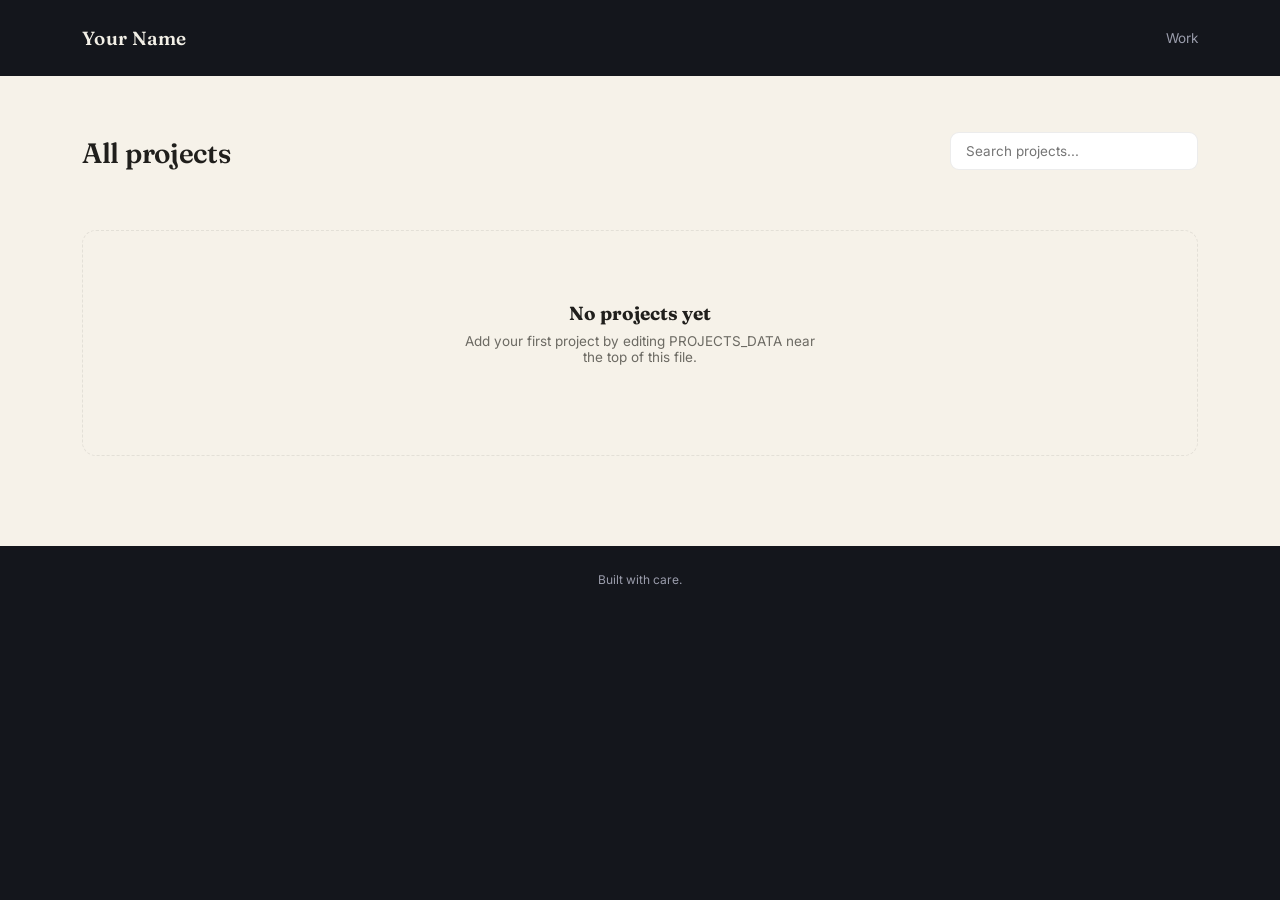
==== index.html @ 2dacdc55 "Add files via upload" ====
<!DOCTYPE html>
<html lang="en">
<head>
<meta charset="UTF-8">
<meta name="viewport" content="width=device-width, initial-scale=1.0">
<title>Your Name — Portfolio</title>
<link rel="preconnect" href="https://fonts.googleapis.com">
<link href="https://fonts.googleapis.com/css2?family=Fraunces:opsz,wght@9..144,400;9..144,500;9..144,600;9..144,700&family=Inter:wght@400;500;600;700&display=swap" rel="stylesheet">
<style>
  :root{
    --bg:#14161c;
    --bg-panel:#1b1e26;
    --line:rgba(255,255,255,0.09);
    --ink:#f2efe6;
    --ink-dim:#9a9cab;
    --card:#f6f2e9;
    --card-line:rgba(20,20,20,0.08);
    --ink-on-card:#201f1c;
    --ink-on-card-dim:#6c6a63;
    --gold:#c9a24d;
    --rust:#b1603f;
    --font-display:'Fraunces', serif;
    --font-body:'Inter', sans-serif;
  }
  *{box-sizing:border-box; margin:0; padding:0;}
  html{scroll-behavior:smooth;}
  body{
    background:var(--bg); color:var(--ink); font-family:var(--font-body);
    -webkit-font-smoothing:antialiased;
  }
  a{color:inherit;}
  .wrap{max-width:1180px; margin:0 auto; padding:0 32px;}

  nav{
    display:flex; align-items:center; justify-content:space-between;
    padding:26px 32px; max-width:1180px; margin:0 auto;
  }
  .nav-mark{font-family:var(--font-display); font-size:19px; font-weight:600; letter-spacing:.3px;}
  .nav-link{font-size:13.5px; color:var(--ink-dim); text-decoration:none; transition:color .15s ease;}
  .nav-link:hover{color:var(--ink);}

  .hero{padding:8px 0 56px;}
  .hero-head{max-width:1180px; margin:0 auto; padding:0 32px; margin-bottom:28px;}
  .eyebrow{
    font-size:11.5px; font-weight:600; letter-spacing:2.5px; color:var(--gold); text-transform:uppercase;
    margin-bottom:14px; display:block;
  }
  .hero-head h1{
    font-family:var(--font-display); font-weight:600; font-size:clamp(32px,4.2vw,52px);
    line-height:1.08; letter-spacing:-.5px; max-width:640px;
  }
  .hero-head p{color:var(--ink-dim); font-size:15.5px; margin-top:14px; max-width:480px; line-height:1.6;}

  .carousel-outer{position:relative;}
  .carousel-track{
    display:flex; gap:20px; overflow-x:auto; scroll-snap-type:x mandatory;
    padding:4px 32px 12px; scrollbar-width:none;
  }
  .carousel-track::-webkit-scrollbar{display:none;}
  .feat-card{
    scroll-snap-align:start; flex:0 0 auto; width:min(560px,82vw);
    border-radius:18px; overflow:hidden; position:relative; cursor:pointer;
    background:var(--bg-panel); border:1px solid var(--line);
    transition:transform .3s cubic-bezier(.2,.8,.3,1);
  }
  .feat-card:hover{transform:translateY(-4px);}
  .feat-art{
    height:230px; position:relative; display:flex; align-items:flex-end; padding:22px;
    background:linear-gradient(160deg, var(--art-a,#2b3040), var(--art-b,#181a22));
  }
  .feat-art img{position:absolute; inset:0; width:100%; height:100%; object-fit:cover;}
  .feat-art-overlay{position:absolute; inset:0; background:linear-gradient(180deg, transparent 40%, rgba(0,0,0,0.55) 100%);}
  .feat-monogram{
    font-family:var(--font-display); font-size:72px; font-weight:600; color:rgba(255,255,255,0.14);
    position:absolute; top:14px; right:20px;
  }
  .feat-label{position:relative; z-index:1; font-size:12px; letter-spacing:1.5px; text-transform:uppercase; color:var(--gold); font-weight:600;}
  .feat-body{padding:20px 22px 24px;}
  .feat-body h3{font-family:var(--font-display); font-size:21px; font-weight:600; margin-bottom:8px; letter-spacing:-.2px;}
  .feat-body p{font-size:13.5px; color:var(--ink-dim); line-height:1.55;}

  .carousel-nav{display:flex; align-items:center; justify-content:center; gap:16px; margin-top:18px;}
  .carousel-btn{
    width:36px; height:36px; border-radius:50%; border:1px solid var(--line); background:transparent;
    color:var(--ink); cursor:pointer; display:flex; align-items:center; justify-content:center;
    font-size:15px; transition:all .15s ease;
  }
  .carousel-btn:hover{border-color:var(--gold); color:var(--gold);}
  .carousel-dots{display:flex; gap:7px;}
  .dot{width:6px; height:6px; border-radius:50%; background:var(--line); transition:all .2s ease;}
  .dot.active{background:var(--gold); width:18px; border-radius:4px;}

  .section{background:var(--card); color:var(--ink-on-card); padding:56px 0 90px;}
  .section-head{display:flex; align-items:flex-end; justify-content:space-between; flex-wrap:wrap; gap:20px; margin-bottom:30px;}
  .section-head h2{font-family:var(--font-display); font-size:28px; font-weight:600; letter-spacing:-.3px;}
  .search-box{
    background:#fff; border:1px solid var(--card-line); border-radius:9px; padding:10px 15px;
    font-family:var(--font-body); font-size:13.5px; color:var(--ink-on-card); outline:none; min-width:220px;
    transition:border-color .15s ease;
  }
  .search-box:focus{border-color:var(--rust);}

  .tag-row{display:flex; gap:8px; flex-wrap:wrap; margin-bottom:30px;}
  .tag-chip{
    font-size:11.5px; font-weight:600; letter-spacing:.6px; text-transform:uppercase; color:var(--ink-on-card-dim);
    background:#fff; border:1px solid var(--card-line); padding:7px 13px; border-radius:100px;
    cursor:pointer; transition:all .15s ease; user-select:none;
  }
  .tag-chip:hover{border-color:var(--rust); color:var(--rust);}
  .tag-chip.active{background:var(--rust); border-color:var(--rust); color:#fff;}

  .grid{display:grid; grid-template-columns:repeat(auto-fill, minmax(270px,1fr)); gap:22px;}
  .card{
    background:#fff; border-radius:14px; overflow:hidden; border:1px solid var(--card-line);
    cursor:pointer; transition:transform .18s cubic-bezier(.2,.8,.3,1), box-shadow .18s ease;
    display:flex; flex-direction:column; position:relative;
  }
  .card:hover{transform:translateY(-3px); box-shadow:0 14px 28px rgba(20,20,20,0.1);}
  .card-art{
    height:140px; position:relative; display:flex; align-items:center; justify-content:center;
    background:linear-gradient(160deg, var(--art-a,#2b3040), var(--art-b,#181a22));
    overflow:hidden;
  }
  .card-art img{position:absolute; inset:0; width:100%; height:100%; object-fit:cover;}
  .card-monogram{font-family:var(--font-display); font-size:44px; font-weight:600; color:rgba(255,255,255,0.5);}
  .card-body{padding:16px 18px 18px; flex:1; display:flex; flex-direction:column; gap:9px;}
  .card-title{font-family:var(--font-display); font-size:17px; font-weight:600; letter-spacing:-.1px;}
  .card-desc{font-size:12.8px; color:var(--ink-on-card-dim); line-height:1.55; flex:1;}
  .card-keywords{display:flex; gap:6px; flex-wrap:wrap;}
  .keyword{
    font-size:10px; font-weight:600; letter-spacing:.5px; text-transform:uppercase; color:var(--ink-on-card-dim);
    background:var(--card); padding:4px 9px; border-radius:5px;
  }
  .featured-badge{
    position:absolute; top:10px; right:10px; font-size:9.5px; font-weight:700; letter-spacing:.8px;
    text-transform:uppercase; background:var(--gold); color:#1a1a1a; padding:4px 9px; border-radius:5px; z-index:1;
  }

  .empty{grid-column:1/-1; text-align:center; padding:70px 20px; border:1px dashed var(--card-line); border-radius:14px;}
  .empty h3{font-family:var(--font-display); font-size:19px; margin-bottom:8px;}
  .empty p{color:var(--ink-on-card-dim); font-size:13.5px; max-width:360px; margin:0 auto 20px;}

  footer{background:var(--bg); color:var(--ink-dim); text-align:center; padding:26px; font-size:12px;}

  .modal-overlay{
    position:fixed; inset:0; background:rgba(10,10,12,0.6); backdrop-filter:blur(3px);
    display:flex; align-items:center; justify-content:center; padding:20px;
    opacity:0; pointer-events:none; transition:opacity .2s ease; z-index:60;
  }
  .modal-overlay.show{opacity:1; pointer-events:auto;}
  .detail-modal{
    background:var(--card); color:var(--ink-on-card); border-radius:18px; width:100%; max-width:560px;
    max-height:88vh; overflow-y:auto; transform:scale(.96) translateY(8px); transition:transform .2s cubic-bezier(.2,.8,.3,1);
  }
  .modal-overlay.show .detail-modal{transform:scale(1) translateY(0);}
  .detail-art{height:220px; position:relative; background:linear-gradient(160deg, var(--art-a,#2b3040), var(--art-b,#181a22));}
  .detail-art img{position:absolute; inset:0; width:100%; height:100%; object-fit:cover;}
  .detail-close{
    position:absolute; top:14px; right:14px; width:32px; height:32px; border-radius:50%;
    background:rgba(0,0,0,0.5); color:#fff; border:none; cursor:pointer; font-size:16px;
  }
  .detail-body{padding:26px 28px 30px;}
  .detail-body h2{font-family:var(--font-display); font-size:24px; font-weight:600; margin-bottom:10px;}
  .detail-desc{font-size:14px; line-height:1.7; color:var(--ink-on-card-dim); margin-bottom:20px; white-space:pre-wrap;}
  .detail-keywords{display:flex; gap:6px; flex-wrap:wrap; margin-bottom:22px;}
  .detail-links{display:flex; gap:10px; flex-wrap:wrap;}
  .detail-link{
    font-size:13px; font-weight:600; text-decoration:none; padding:10px 16px; border-radius:9px;
    background:var(--ink-on-card); color:#fff; transition:opacity .15s ease;
  }
  .detail-link:hover{opacity:.85;}
  .detail-link.secondary{background:transparent; border:1px solid var(--card-line); color:var(--ink-on-card);}

  @media (prefers-reduced-motion: reduce){ *{transition:none !important; scroll-behavior:auto !important;} }
  @media (max-width:640px){
    nav{padding:20px;}
    .wrap, .hero-head, .carousel-track{padding-left:20px; padding-right:20px;}
    .section-head{flex-direction:column; align-items:flex-start;}
  }
</style>
</head>
<body>

<nav>
  <div class="nav-mark">Your Name</div> <!-- change this -->
  <a class="nav-link" href="#work">Work</a>
</nav>

<section class="hero" id="hero-section">
  <div class="hero-head">
    <span class="eyebrow">Featured Work</span>
    <h1 id="heroHeading">A few projects worth a closer look</h1>
    <p id="heroSub">A closer look at what I've been building lately.</p>
  </div>
  <div class="carousel-outer">
    <div class="carousel-track" id="carouselTrack"></div>
    <div class="carousel-nav" id="carouselNav" style="display:none;">
      <button class="carousel-btn" id="prevBtn">‹</button>
      <div class="carousel-dots" id="carouselDots"></div>
      <button class="carousel-btn" id="nextBtn">›</button>
    </div>
  </div>
</section>

<section class="section" id="work">
  <div class="wrap">
    <div class="section-head">
      <h2>All projects</h2>
      <input type="text" class="search-box" id="search" placeholder="Search projects...">
    </div>
    <div class="tag-row" id="tagRow"></div>
    <div class="grid" id="grid"></div>
  </div>
</section>

<footer>Built with care.</footer>

<div class="modal-overlay" id="detailOverlay">
  <div class="detail-modal" id="detailModal"></div>
</div>

<script>
/*
  YOUR PROJECTS — this is the only place you need to edit to add, remove, or
  change projects. This is the permanent source of truth for the page, so it
  works no matter where you host the file (GitHub Pages, Netlify, your own
  domain — anywhere). To publish a change: edit this list, commit, push.

  Fields:
    id        - any unique string, e.g. "inventory-dashboard"
    title     - project name
    summary   - one short sentence, shown on the card
    desc      - longer write-up, shown when someone clicks in
    image     - a URL to a cover image, or "" for a plain generated cover
    status    - "shipped" | "progress" | "archived" (not shown publicly, for your own tracking)
    tags      - array of keyword strings, e.g. ["React", "Python", "Data viz"]
    repo      - link to source code, or ""
    live      - link to a live demo, or ""
    featured  - true to include it in the scrolling banner up top
*/
const PROJECTS_DATA = [
  // {
  //   id: "example-1",
  //   title: "Inventory Dashboard",
  //   summary: "A tool for tracking warehouse stock in real time.",
  //   desc: "Longer description: what it does, how you built it, the impact it had.",
  //   image: "",
  //   status: "shipped",
  //   tags: ["React", "Node.js", "PostgreSQL"],
  //   repo: "https://github.com/yourname/inventory-dashboard",
  //   live: "",
  //   featured: true
  // },
];

(function(){
  const ART_PAIRS = [
    ['#2b3040','#181a22'], ['#2f3a35','#161c1a'], ['#3a2f28','#1c1712'],
    ['#332b3a','#181420'], ['#2b3a36','#141f1c'], ['#3a2b30','#201317']
  ];

  const projects = PROJECTS_DATA;
  let activeTagFilter = null;
  let carouselIndex = 0;
  let autoplayTimer = null;

  const grid = document.getElementById('grid');
  const tagRow = document.getElementById('tagRow');
  const search = document.getElementById('search');
  const detailOverlay = document.getElementById('detailOverlay');
  const detailModal = document.getElementById('detailModal');
  const heroSection = document.getElementById('hero-section');
  const carouselTrack = document.getElementById('carouselTrack');
  const carouselNav = document.getElementById('carouselNav');
  const carouselDots = document.getElementById('carouselDots');
  const heroHeading = document.getElementById('heroHeading');
  const heroSub = document.getElementById('heroSub');

  function escapeHtml(s){
    return String(s).replace(/[&<>"']/g, c => ({'&':'&amp;','<':'&lt;','>':'&gt;','"':'&quot;',"'":'&#39;'}[c]));
  }

  function artPair(seed){
    let h = 0;
    for(let i=0;i<seed.length;i++) h = (h*31 + seed.charCodeAt(i)) >>> 0;
    return ART_PAIRS[h % ART_PAIRS.length];
  }

  function cardArtHtml(p, size){
    const [a,b] = artPair(p.id);
    const style = `--art-a:${a};--art-b:${b}`;
    if(p.image){
      return {style, inner:`<img src="${escapeHtml(p.image)}" alt="">`};
    }
    return {style, inner:`<span class="${size==='lg'?'feat-monogram':'card-monogram'}">${escapeHtml((p.title||'?').charAt(0).toUpperCase())}</span>`};
  }

  function renderFeatured(){
    const featured = projects.filter(p=>p.featured);
    if(featured.length === 0){
      heroSection.style.display = 'none';
      return;
    }
    heroSection.style.display = 'block';

    carouselTrack.innerHTML = featured.map(p=>{
      const art = cardArtHtml(p, 'lg');
      return `
        <div class="feat-card" data-id="${p.id}" style="${art.style}">
          <div class="feat-art">
            ${art.inner}
            <div class="feat-art-overlay"></div>
            <span class="feat-label">Featured</span>
          </div>
          <div class="feat-body">
            <h3>${escapeHtml(p.title)}</h3>
            <p>${escapeHtml(p.summary||'')}</p>
          </div>
        </div>`;
    }).join('');

    carouselTrack.querySelectorAll('.feat-card').forEach(el=>{
      el.addEventListener('click', ()=>openDetail(el.dataset.id));
    });

    if(featured.length > 1){
      carouselNav.style.display = 'flex';
      carouselDots.innerHTML = featured.map((_,i)=>`<div class="dot ${i===0?'active':''}" data-i="${i}"></div>`).join('');
      carouselIndex = 0;
      setupCarouselAutoplay(featured.length);
    } else {
      carouselNav.style.display = 'none';
      clearInterval(autoplayTimer);
    }
  }

  function scrollToCard(i){
    const cards = carouselTrack.querySelectorAll('.feat-card');
    if(!cards[i]) return;
    carouselTrack.scrollTo({left: cards[i].offsetLeft - 32, behavior:'smooth'});
    carouselDots.querySelectorAll('.dot').forEach((d,idx)=>d.classList.toggle('active', idx===i));
    carouselIndex = i;
  }

  function setupCarouselAutoplay(count){
    clearInterval(autoplayTimer);
    autoplayTimer = setInterval(()=>{
      carouselIndex = (carouselIndex + 1) % count;
      scrollToCard(carouselIndex);
    }, 4200);
  }

  document.getElementById('prevBtn').addEventListener('click', ()=>{
    const featured = projects.filter(p=>p.featured);
    carouselIndex = (carouselIndex - 1 + featured.length) % featured.length;
    scrollToCard(carouselIndex);
  });
  document.getElementById('nextBtn').addEventListener('click', ()=>{
    const featured = projects.filter(p=>p.featured);
    carouselIndex = (carouselIndex + 1) % featured.length;
    scrollToCard(carouselIndex);
  });
  carouselTrack.addEventListener('mouseenter', ()=>clearInterval(autoplayTimer));
  carouselTrack.addEventListener('mouseleave', ()=>{
    const featured = projects.filter(p=>p.featured);
    if(featured.length > 1) setupCarouselAutoplay(featured.length);
  });
  carouselDots.addEventListener('click', (e)=>{
    if(e.target.classList.contains('dot')) scrollToCard(Number(e.target.dataset.i));
  });

  function allTags(){
    const set = new Set();
    projects.forEach(p => (p.tags||[]).forEach(t => set.add(t)));
    return [...set].sort();
  }

  function renderTags(){
    const tags = allTags();
    if(tags.length === 0){ tagRow.innerHTML=''; return; }
    tagRow.innerHTML = tags.map(t =>
      `<span class="tag-chip ${activeTagFilter===t?'active':''}" data-tag="${escapeHtml(t)}">${escapeHtml(t)}</span>`
    ).join('');
    tagRow.querySelectorAll('.tag-chip').forEach(el=>{
      el.addEventListener('click', ()=>{
        const t = el.dataset.tag;
        activeTagFilter = activeTagFilter === t ? null : t;
        render();
      });
    });
  }

  function render(){
    renderFeatured();
    renderTags();

    const q = search.value.trim().toLowerCase();
    let list = projects.filter(p=>{
      const matchesQuery = !q ||
        p.title.toLowerCase().includes(q) ||
        (p.summary||'').toLowerCase().includes(q) ||
        (p.tags||[]).some(t=>t.toLowerCase().includes(q));
      const matchesTag = !activeTagFilter || (p.tags||[]).includes(activeTagFilter);
      return matchesQuery && matchesTag;
    });

    if(projects.length === 0){
      grid.innerHTML = `
        <div class="empty">
          <h3>No projects yet</h3>
          <p>Add your first project by editing PROJECTS_DATA near the top of this file.</p>
        </div>`;
      return;
    }
    if(list.length === 0){
      grid.innerHTML = `
        <div class="empty">
          <h3>Nothing matches</h3>
          <p>Try a different search term or clear the filter.</p>
        </div>`;
      return;
    }

    grid.innerHTML = list.map(p=>{
      const art = cardArtHtml(p, 'sm');
      const kws = (p.tags||[]).slice(0,4).map(t=>`<span class="keyword">${escapeHtml(t)}</span>`).join('');
      return `
        <div class="card" data-id="${p.id}">
          ${p.featured ? '<span class="featured-badge">Featured</span>' : ''}
          <div class="card-art" style="${art.style}">${art.inner}</div>
          <div class="card-body">
            <div class="card-title">${escapeHtml(p.title)}</div>
            <div class="card-desc">${escapeHtml(p.summary||'')}</div>
            <div class="card-keywords">${kws}</div>
          </div>
        </div>`;
    }).join('');

    grid.querySelectorAll('.card').forEach(el=>{
      el.addEventListener('click', ()=>openDetail(el.dataset.id));
    });
  }

  function openDetail(id){
    const p = projects.find(x=>x.id===id);
    if(!p) return;
    const art = cardArtHtml(p, 'lg');
    const kws = (p.tags||[]).map(t=>`<span class="keyword">${escapeHtml(t)}</span>`).join('');
    let linksHtml = '';
    if(p.live) linksHtml += `<a class="detail-link" href="${escapeHtml(p.live)}" target="_blank" rel="noopener">View live</a>`;
    if(p.repo) linksHtml += `<a class="detail-link secondary" href="${escapeHtml(p.repo)}" target="_blank" rel="noopener">View code</a>`;

    detailModal.innerHTML = `
      <div class="detail-art" style="${art.style}">
        ${art.inner}
        <button class="detail-close" id="detailClose">✕</button>
      </div>
      <div class="detail-body">
        <h2>${escapeHtml(p.title)}</h2>
        <div class="detail-desc">${escapeHtml(p.desc || p.summary || '')}</div>
        ${kws ? `<div class="detail-keywords">${kws}</div>` : ''}
        ${linksHtml ? `<div class="detail-links">${linksHtml}</div>` : ''}
      </div>
    `;
    detailOverlay.classList.add('show');
    document.getElementById('detailClose').addEventListener('click', closeDetail);
  }
  function closeDetail(){ detailOverlay.classList.remove('show'); }
  detailOverlay.addEventListener('click', (e)=>{ if(e.target===detailOverlay) closeDetail(); });

  search.addEventListener('input', render);
  document.addEventListener('keydown', (e)=>{ if(e.key==='Escape') closeDetail(); });

  render();
})();
</script>
</body>
</html>
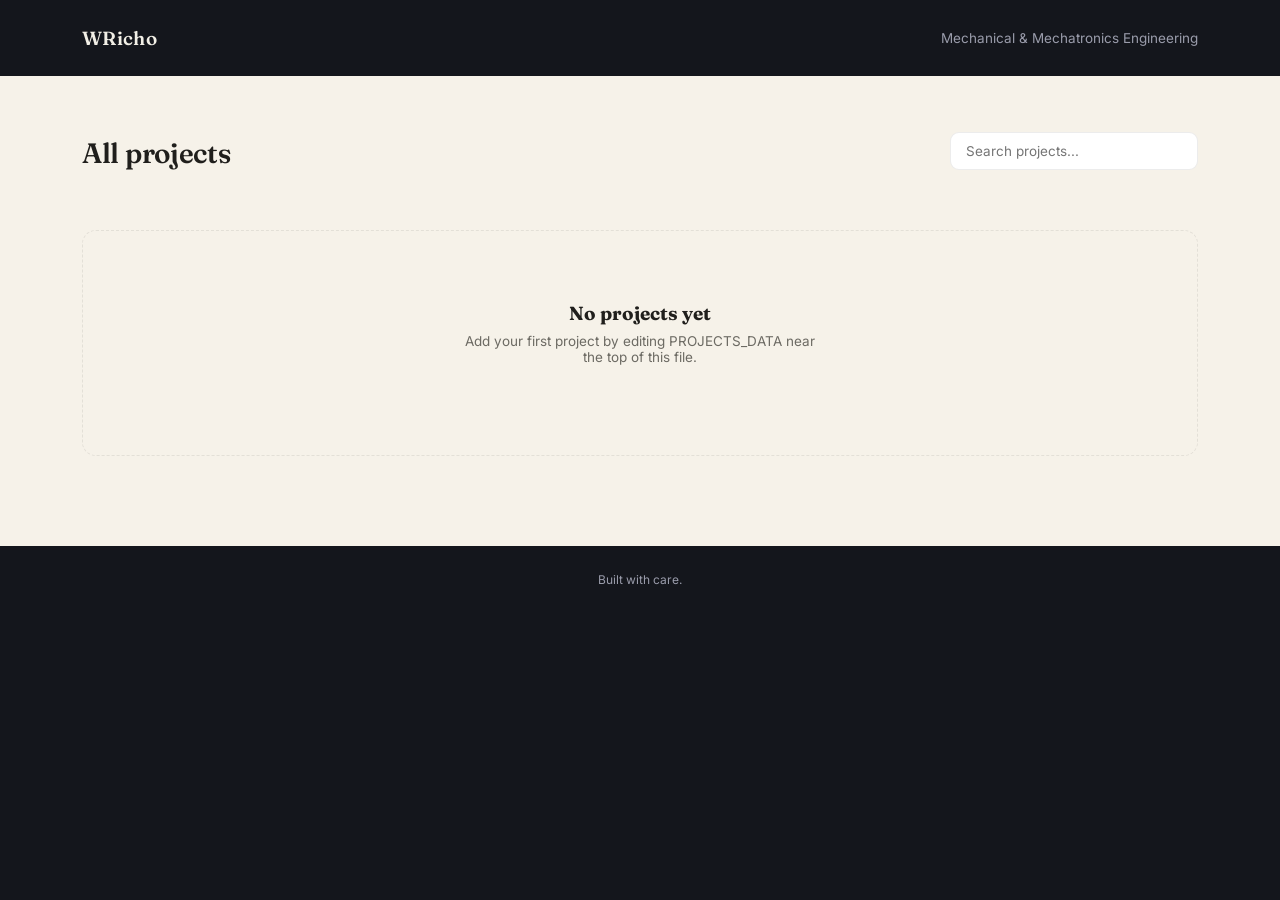
==== commit 39271b56: "First Commit Test" ====
--- a/index.html
+++ b/index.html
@@ -1,478 +1,478 @@
-<!DOCTYPE html>
-<html lang="en">
-<head>
-<meta charset="UTF-8">
-<meta name="viewport" content="width=device-width, initial-scale=1.0">
-<title>Your Name — Portfolio</title>
-<link rel="preconnect" href="https://fonts.googleapis.com">
-<link href="https://fonts.googleapis.com/css2?family=Fraunces:opsz,wght@9..144,400;9..144,500;9..144,600;9..144,700&family=Inter:wght@400;500;600;700&display=swap" rel="stylesheet">
-<style>
-  :root{
-    --bg:#14161c;
-    --bg-panel:#1b1e26;
-    --line:rgba(255,255,255,0.09);
-    --ink:#f2efe6;
-    --ink-dim:#9a9cab;
-    --card:#f6f2e9;
-    --card-line:rgba(20,20,20,0.08);
-    --ink-on-card:#201f1c;
-    --ink-on-card-dim:#6c6a63;
-    --gold:#c9a24d;
-    --rust:#b1603f;
-    --font-display:'Fraunces', serif;
-    --font-body:'Inter', sans-serif;
-  }
-  *{box-sizing:border-box; margin:0; padding:0;}
-  html{scroll-behavior:smooth;}
-  body{
-    background:var(--bg); color:var(--ink); font-family:var(--font-body);
-    -webkit-font-smoothing:antialiased;
-  }
-  a{color:inherit;}
-  .wrap{max-width:1180px; margin:0 auto; padding:0 32px;}
-
-  nav{
-    display:flex; align-items:center; justify-content:space-between;
-    padding:26px 32px; max-width:1180px; margin:0 auto;
-  }
-  .nav-mark{font-family:var(--font-display); font-size:19px; font-weight:600; letter-spacing:.3px;}
-  .nav-link{font-size:13.5px; color:var(--ink-dim); text-decoration:none; transition:color .15s ease;}
-  .nav-link:hover{color:var(--ink);}
-
-  .hero{padding:8px 0 56px;}
-  .hero-head{max-width:1180px; margin:0 auto; padding:0 32px; margin-bottom:28px;}
-  .eyebrow{
-    font-size:11.5px; font-weight:600; letter-spacing:2.5px; color:var(--gold); text-transform:uppercase;
-    margin-bottom:14px; display:block;
-  }
-  .hero-head h1{
-    font-family:var(--font-display); font-weight:600; font-size:clamp(32px,4.2vw,52px);
-    line-height:1.08; letter-spacing:-.5px; max-width:640px;
-  }
-  .hero-head p{color:var(--ink-dim); font-size:15.5px; margin-top:14px; max-width:480px; line-height:1.6;}
-
-  .carousel-outer{position:relative;}
-  .carousel-track{
-    display:flex; gap:20px; overflow-x:auto; scroll-snap-type:x mandatory;
-    padding:4px 32px 12px; scrollbar-width:none;
-  }
-  .carousel-track::-webkit-scrollbar{display:none;}
-  .feat-card{
-    scroll-snap-align:start; flex:0 0 auto; width:min(560px,82vw);
-    border-radius:18px; overflow:hidden; position:relative; cursor:pointer;
-    background:var(--bg-panel); border:1px solid var(--line);
-    transition:transform .3s cubic-bezier(.2,.8,.3,1);
-  }
-  .feat-card:hover{transform:translateY(-4px);}
-  .feat-art{
-    height:230px; position:relative; display:flex; align-items:flex-end; padding:22px;
-    background:linear-gradient(160deg, var(--art-a,#2b3040), var(--art-b,#181a22));
-  }
-  .feat-art img{position:absolute; inset:0; width:100%; height:100%; object-fit:cover;}
-  .feat-art-overlay{position:absolute; inset:0; background:linear-gradient(180deg, transparent 40%, rgba(0,0,0,0.55) 100%);}
-  .feat-monogram{
-    font-family:var(--font-display); font-size:72px; font-weight:600; color:rgba(255,255,255,0.14);
-    position:absolute; top:14px; right:20px;
-  }
-  .feat-label{position:relative; z-index:1; font-size:12px; letter-spacing:1.5px; text-transform:uppercase; color:var(--gold); font-weight:600;}
-  .feat-body{padding:20px 22px 24px;}
-  .feat-body h3{font-family:var(--font-display); font-size:21px; font-weight:600; margin-bottom:8px; letter-spacing:-.2px;}
-  .feat-body p{font-size:13.5px; color:var(--ink-dim); line-height:1.55;}
-
-  .carousel-nav{display:flex; align-items:center; justify-content:center; gap:16px; margin-top:18px;}
-  .carousel-btn{
-    width:36px; height:36px; border-radius:50%; border:1px solid var(--line); background:transparent;
-    color:var(--ink); cursor:pointer; display:flex; align-items:center; justify-content:center;
-    font-size:15px; transition:all .15s ease;
-  }
-  .carousel-btn:hover{border-color:var(--gold); color:var(--gold);}
-  .carousel-dots{display:flex; gap:7px;}
-  .dot{width:6px; height:6px; border-radius:50%; background:var(--line); transition:all .2s ease;}
-  .dot.active{background:var(--gold); width:18px; border-radius:4px;}
-
-  .section{background:var(--card); color:var(--ink-on-card); padding:56px 0 90px;}
-  .section-head{display:flex; align-items:flex-end; justify-content:space-between; flex-wrap:wrap; gap:20px; margin-bottom:30px;}
-  .section-head h2{font-family:var(--font-display); font-size:28px; font-weight:600; letter-spacing:-.3px;}
-  .search-box{
-    background:#fff; border:1px solid var(--card-line); border-radius:9px; padding:10px 15px;
-    font-family:var(--font-body); font-size:13.5px; color:var(--ink-on-card); outline:none; min-width:220px;
-    transition:border-color .15s ease;
-  }
-  .search-box:focus{border-color:var(--rust);}
-
-  .tag-row{display:flex; gap:8px; flex-wrap:wrap; margin-bottom:30px;}
-  .tag-chip{
-    font-size:11.5px; font-weight:600; letter-spacing:.6px; text-transform:uppercase; color:var(--ink-on-card-dim);
-    background:#fff; border:1px solid var(--card-line); padding:7px 13px; border-radius:100px;
-    cursor:pointer; transition:all .15s ease; user-select:none;
-  }
-  .tag-chip:hover{border-color:var(--rust); color:var(--rust);}
-  .tag-chip.active{background:var(--rust); border-color:var(--rust); color:#fff;}
-
-  .grid{display:grid; grid-template-columns:repeat(auto-fill, minmax(270px,1fr)); gap:22px;}
-  .card{
-    background:#fff; border-radius:14px; overflow:hidden; border:1px solid var(--card-line);
-    cursor:pointer; transition:transform .18s cubic-bezier(.2,.8,.3,1), box-shadow .18s ease;
-    display:flex; flex-direction:column; position:relative;
-  }
-  .card:hover{transform:translateY(-3px); box-shadow:0 14px 28px rgba(20,20,20,0.1);}
-  .card-art{
-    height:140px; position:relative; display:flex; align-items:center; justify-content:center;
-    background:linear-gradient(160deg, var(--art-a,#2b3040), var(--art-b,#181a22));
-    overflow:hidden;
-  }
-  .card-art img{position:absolute; inset:0; width:100%; height:100%; object-fit:cover;}
-  .card-monogram{font-family:var(--font-display); font-size:44px; font-weight:600; color:rgba(255,255,255,0.5);}
-  .card-body{padding:16px 18px 18px; flex:1; display:flex; flex-direction:column; gap:9px;}
-  .card-title{font-family:var(--font-display); font-size:17px; font-weight:600; letter-spacing:-.1px;}
-  .card-desc{font-size:12.8px; color:var(--ink-on-card-dim); line-height:1.55; flex:1;}
-  .card-keywords{display:flex; gap:6px; flex-wrap:wrap;}
-  .keyword{
-    font-size:10px; font-weight:600; letter-spacing:.5px; text-transform:uppercase; color:var(--ink-on-card-dim);
-    background:var(--card); padding:4px 9px; border-radius:5px;
-  }
-  .featured-badge{
-    position:absolute; top:10px; right:10px; font-size:9.5px; font-weight:700; letter-spacing:.8px;
-    text-transform:uppercase; background:var(--gold); color:#1a1a1a; padding:4px 9px; border-radius:5px; z-index:1;
-  }
-
-  .empty{grid-column:1/-1; text-align:center; padding:70px 20px; border:1px dashed var(--card-line); border-radius:14px;}
-  .empty h3{font-family:var(--font-display); font-size:19px; margin-bottom:8px;}
-  .empty p{color:var(--ink-on-card-dim); font-size:13.5px; max-width:360px; margin:0 auto 20px;}
-
-  footer{background:var(--bg); color:var(--ink-dim); text-align:center; padding:26px; font-size:12px;}
-
-  .modal-overlay{
-    position:fixed; inset:0; background:rgba(10,10,12,0.6); backdrop-filter:blur(3px);
-    display:flex; align-items:center; justify-content:center; padding:20px;
-    opacity:0; pointer-events:none; transition:opacity .2s ease; z-index:60;
-  }
-  .modal-overlay.show{opacity:1; pointer-events:auto;}
-  .detail-modal{
-    background:var(--card); color:var(--ink-on-card); border-radius:18px; width:100%; max-width:560px;
-    max-height:88vh; overflow-y:auto; transform:scale(.96) translateY(8px); transition:transform .2s cubic-bezier(.2,.8,.3,1);
-  }
-  .modal-overlay.show .detail-modal{transform:scale(1) translateY(0);}
-  .detail-art{height:220px; position:relative; background:linear-gradient(160deg, var(--art-a,#2b3040), var(--art-b,#181a22));}
-  .detail-art img{position:absolute; inset:0; width:100%; height:100%; object-fit:cover;}
-  .detail-close{
-    position:absolute; top:14px; right:14px; width:32px; height:32px; border-radius:50%;
-    background:rgba(0,0,0,0.5); color:#fff; border:none; cursor:pointer; font-size:16px;
-  }
-  .detail-body{padding:26px 28px 30px;}
-  .detail-body h2{font-family:var(--font-display); font-size:24px; font-weight:600; margin-bottom:10px;}
-  .detail-desc{font-size:14px; line-height:1.7; color:var(--ink-on-card-dim); margin-bottom:20px; white-space:pre-wrap;}
-  .detail-keywords{display:flex; gap:6px; flex-wrap:wrap; margin-bottom:22px;}
-  .detail-links{display:flex; gap:10px; flex-wrap:wrap;}
-  .detail-link{
-    font-size:13px; font-weight:600; text-decoration:none; padding:10px 16px; border-radius:9px;
-    background:var(--ink-on-card); color:#fff; transition:opacity .15s ease;
-  }
-  .detail-link:hover{opacity:.85;}
-  .detail-link.secondary{background:transparent; border:1px solid var(--card-line); color:var(--ink-on-card);}
-
-  @media (prefers-reduced-motion: reduce){ *{transition:none !important; scroll-behavior:auto !important;} }
-  @media (max-width:640px){
-    nav{padding:20px;}
-    .wrap, .hero-head, .carousel-track{padding-left:20px; padding-right:20px;}
-    .section-head{flex-direction:column; align-items:flex-start;}
-  }
-</style>
-</head>
-<body>
-
-<nav>
-  <div class="nav-mark">Your Name</div> <!-- change this -->
-  <a class="nav-link" href="#work">Work</a>
-</nav>
-
-<section class="hero" id="hero-section">
-  <div class="hero-head">
-    <span class="eyebrow">Featured Work</span>
-    <h1 id="heroHeading">A few projects worth a closer look</h1>
-    <p id="heroSub">A closer look at what I've been building lately.</p>
-  </div>
-  <div class="carousel-outer">
-    <div class="carousel-track" id="carouselTrack"></div>
-    <div class="carousel-nav" id="carouselNav" style="display:none;">
-      <button class="carousel-btn" id="prevBtn">‹</button>
-      <div class="carousel-dots" id="carouselDots"></div>
-      <button class="carousel-btn" id="nextBtn">›</button>
-    </div>
-  </div>
-</section>
-
-<section class="section" id="work">
-  <div class="wrap">
-    <div class="section-head">
-      <h2>All projects</h2>
-      <input type="text" class="search-box" id="search" placeholder="Search projects...">
-    </div>
-    <div class="tag-row" id="tagRow"></div>
-    <div class="grid" id="grid"></div>
-  </div>
-</section>
-
-<footer>Built with care.</footer>
-
-<div class="modal-overlay" id="detailOverlay">
-  <div class="detail-modal" id="detailModal"></div>
-</div>
-
-<script>
-/*
-  YOUR PROJECTS — this is the only place you need to edit to add, remove, or
-  change projects. This is the permanent source of truth for the page, so it
-  works no matter where you host the file (GitHub Pages, Netlify, your own
-  domain — anywhere). To publish a change: edit this list, commit, push.
-
-  Fields:
-    id        - any unique string, e.g. "inventory-dashboard"
-    title     - project name
-    summary   - one short sentence, shown on the card
-    desc      - longer write-up, shown when someone clicks in
-    image     - a URL to a cover image, or "" for a plain generated cover
-    status    - "shipped" | "progress" | "archived" (not shown publicly, for your own tracking)
-    tags      - array of keyword strings, e.g. ["React", "Python", "Data viz"]
-    repo      - link to source code, or ""
-    live      - link to a live demo, or ""
-    featured  - true to include it in the scrolling banner up top
-*/
-const PROJECTS_DATA = [
-  // {
-  //   id: "example-1",
-  //   title: "Inventory Dashboard",
-  //   summary: "A tool for tracking warehouse stock in real time.",
-  //   desc: "Longer description: what it does, how you built it, the impact it had.",
-  //   image: "",
-  //   status: "shipped",
-  //   tags: ["React", "Node.js", "PostgreSQL"],
-  //   repo: "https://github.com/yourname/inventory-dashboard",
-  //   live: "",
-  //   featured: true
-  // },
-];
-
-(function(){
-  const ART_PAIRS = [
-    ['#2b3040','#181a22'], ['#2f3a35','#161c1a'], ['#3a2f28','#1c1712'],
-    ['#332b3a','#181420'], ['#2b3a36','#141f1c'], ['#3a2b30','#201317']
-  ];
-
-  const projects = PROJECTS_DATA;
-  let activeTagFilter = null;
-  let carouselIndex = 0;
-  let autoplayTimer = null;
-
-  const grid = document.getElementById('grid');
-  const tagRow = document.getElementById('tagRow');
-  const search = document.getElementById('search');
-  const detailOverlay = document.getElementById('detailOverlay');
-  const detailModal = document.getElementById('detailModal');
-  const heroSection = document.getElementById('hero-section');
-  const carouselTrack = document.getElementById('carouselTrack');
-  const carouselNav = document.getElementById('carouselNav');
-  const carouselDots = document.getElementById('carouselDots');
-  const heroHeading = document.getElementById('heroHeading');
-  const heroSub = document.getElementById('heroSub');
-
-  function escapeHtml(s){
-    return String(s).replace(/[&<>"']/g, c => ({'&':'&amp;','<':'&lt;','>':'&gt;','"':'&quot;',"'":'&#39;'}[c]));
-  }
-
-  function artPair(seed){
-    let h = 0;
-    for(let i=0;i<seed.length;i++) h = (h*31 + seed.charCodeAt(i)) >>> 0;
-    return ART_PAIRS[h % ART_PAIRS.length];
-  }
-
-  function cardArtHtml(p, size){
-    const [a,b] = artPair(p.id);
-    const style = `--art-a:${a};--art-b:${b}`;
-    if(p.image){
-      return {style, inner:`<img src="${escapeHtml(p.image)}" alt="">`};
-    }
-    return {style, inner:`<span class="${size==='lg'?'feat-monogram':'card-monogram'}">${escapeHtml((p.title||'?').charAt(0).toUpperCase())}</span>`};
-  }
-
-  function renderFeatured(){
-    const featured = projects.filter(p=>p.featured);
-    if(featured.length === 0){
-      heroSection.style.display = 'none';
-      return;
-    }
-    heroSection.style.display = 'block';
-
-    carouselTrack.innerHTML = featured.map(p=>{
-      const art = cardArtHtml(p, 'lg');
-      return `
-        <div class="feat-card" data-id="${p.id}" style="${art.style}">
-          <div class="feat-art">
-            ${art.inner}
-            <div class="feat-art-overlay"></div>
-            <span class="feat-label">Featured</span>
-          </div>
-          <div class="feat-body">
-            <h3>${escapeHtml(p.title)}</h3>
-            <p>${escapeHtml(p.summary||'')}</p>
-          </div>
-        </div>`;
-    }).join('');
-
-    carouselTrack.querySelectorAll('.feat-card').forEach(el=>{
-      el.addEventListener('click', ()=>openDetail(el.dataset.id));
-    });
-
-    if(featured.length > 1){
-      carouselNav.style.display = 'flex';
-      carouselDots.innerHTML = featured.map((_,i)=>`<div class="dot ${i===0?'active':''}" data-i="${i}"></div>`).join('');
-      carouselIndex = 0;
-      setupCarouselAutoplay(featured.length);
-    } else {
-      carouselNav.style.display = 'none';
-      clearInterval(autoplayTimer);
-    }
-  }
-
-  function scrollToCard(i){
-    const cards = carouselTrack.querySelectorAll('.feat-card');
-    if(!cards[i]) return;
-    carouselTrack.scrollTo({left: cards[i].offsetLeft - 32, behavior:'smooth'});
-    carouselDots.querySelectorAll('.dot').forEach((d,idx)=>d.classList.toggle('active', idx===i));
-    carouselIndex = i;
-  }
-
-  function setupCarouselAutoplay(count){
-    clearInterval(autoplayTimer);
-    autoplayTimer = setInterval(()=>{
-      carouselIndex = (carouselIndex + 1) % count;
-      scrollToCard(carouselIndex);
-    }, 4200);
-  }
-
-  document.getElementById('prevBtn').addEventListener('click', ()=>{
-    const featured = projects.filter(p=>p.featured);
-    carouselIndex = (carouselIndex - 1 + featured.length) % featured.length;
-    scrollToCard(carouselIndex);
-  });
-  document.getElementById('nextBtn').addEventListener('click', ()=>{
-    const featured = projects.filter(p=>p.featured);
-    carouselIndex = (carouselIndex + 1) % featured.length;
-    scrollToCard(carouselIndex);
-  });
-  carouselTrack.addEventListener('mouseenter', ()=>clearInterval(autoplayTimer));
-  carouselTrack.addEventListener('mouseleave', ()=>{
-    const featured = projects.filter(p=>p.featured);
-    if(featured.length > 1) setupCarouselAutoplay(featured.length);
-  });
-  carouselDots.addEventListener('click', (e)=>{
-    if(e.target.classList.contains('dot')) scrollToCard(Number(e.target.dataset.i));
-  });
-
-  function allTags(){
-    const set = new Set();
-    projects.forEach(p => (p.tags||[]).forEach(t => set.add(t)));
-    return [...set].sort();
-  }
-
-  function renderTags(){
-    const tags = allTags();
-    if(tags.length === 0){ tagRow.innerHTML=''; return; }
-    tagRow.innerHTML = tags.map(t =>
-      `<span class="tag-chip ${activeTagFilter===t?'active':''}" data-tag="${escapeHtml(t)}">${escapeHtml(t)}</span>`
-    ).join('');
-    tagRow.querySelectorAll('.tag-chip').forEach(el=>{
-      el.addEventListener('click', ()=>{
-        const t = el.dataset.tag;
-        activeTagFilter = activeTagFilter === t ? null : t;
-        render();
-      });
-    });
-  }
-
-  function render(){
-    renderFeatured();
-    renderTags();
-
-    const q = search.value.trim().toLowerCase();
-    let list = projects.filter(p=>{
-      const matchesQuery = !q ||
-        p.title.toLowerCase().includes(q) ||
-        (p.summary||'').toLowerCase().includes(q) ||
-        (p.tags||[]).some(t=>t.toLowerCase().includes(q));
-      const matchesTag = !activeTagFilter || (p.tags||[]).includes(activeTagFilter);
-      return matchesQuery && matchesTag;
-    });
-
-    if(projects.length === 0){
-      grid.innerHTML = `
-        <div class="empty">
-          <h3>No projects yet</h3>
-          <p>Add your first project by editing PROJECTS_DATA near the top of this file.</p>
-        </div>`;
-      return;
-    }
-    if(list.length === 0){
-      grid.innerHTML = `
-        <div class="empty">
-          <h3>Nothing matches</h3>
-          <p>Try a different search term or clear the filter.</p>
-        </div>`;
-      return;
-    }
-
-    grid.innerHTML = list.map(p=>{
-      const art = cardArtHtml(p, 'sm');
-      const kws = (p.tags||[]).slice(0,4).map(t=>`<span class="keyword">${escapeHtml(t)}</span>`).join('');
-      return `
-        <div class="card" data-id="${p.id}">
-          ${p.featured ? '<span class="featured-badge">Featured</span>' : ''}
-          <div class="card-art" style="${art.style}">${art.inner}</div>
-          <div class="card-body">
-            <div class="card-title">${escapeHtml(p.title)}</div>
-            <div class="card-desc">${escapeHtml(p.summary||'')}</div>
-            <div class="card-keywords">${kws}</div>
-          </div>
-        </div>`;
-    }).join('');
-
-    grid.querySelectorAll('.card').forEach(el=>{
-      el.addEventListener('click', ()=>openDetail(el.dataset.id));
-    });
-  }
-
-  function openDetail(id){
-    const p = projects.find(x=>x.id===id);
-    if(!p) return;
-    const art = cardArtHtml(p, 'lg');
-    const kws = (p.tags||[]).map(t=>`<span class="keyword">${escapeHtml(t)}</span>`).join('');
-    let linksHtml = '';
-    if(p.live) linksHtml += `<a class="detail-link" href="${escapeHtml(p.live)}" target="_blank" rel="noopener">View live</a>`;
-    if(p.repo) linksHtml += `<a class="detail-link secondary" href="${escapeHtml(p.repo)}" target="_blank" rel="noopener">View code</a>`;
-
-    detailModal.innerHTML = `
-      <div class="detail-art" style="${art.style}">
-        ${art.inner}
-        <button class="detail-close" id="detailClose">✕</button>
-      </div>
-      <div class="detail-body">
-        <h2>${escapeHtml(p.title)}</h2>
-        <div class="detail-desc">${escapeHtml(p.desc || p.summary || '')}</div>
-        ${kws ? `<div class="detail-keywords">${kws}</div>` : ''}
-        ${linksHtml ? `<div class="detail-links">${linksHtml}</div>` : ''}
-      </div>
-    `;
-    detailOverlay.classList.add('show');
-    document.getElementById('detailClose').addEventListener('click', closeDetail);
-  }
-  function closeDetail(){ detailOverlay.classList.remove('show'); }
-  detailOverlay.addEventListener('click', (e)=>{ if(e.target===detailOverlay) closeDetail(); });
-
-  search.addEventListener('input', render);
-  document.addEventListener('keydown', (e)=>{ if(e.key==='Escape') closeDetail(); });
-
-  render();
-})();
-</script>
-</body>
-</html>
+<!DOCTYPE html>
+<html lang="en">
+<head>
+<meta charset="UTF-8">
+<meta name="viewport" content="width=device-width, initial-scale=1.0">
+<title>WRicho — Portfolio</title>
+<link rel="preconnect" href="https://fonts.googleapis.com">
+<link href="https://fonts.googleapis.com/css2?family=Fraunces:opsz,wght@9..144,400;9..144,500;9..144,600;9..144,700&family=Inter:wght@400;500;600;700&display=swap" rel="stylesheet">
+<style>
+  :root{
+    --bg:#14161c;
+    --bg-panel:#1b1e26;
+    --line:rgba(255,255,255,0.09);
+    --ink:#f2efe6;
+    --ink-dim:#9a9cab;
+    --card:#f6f2e9;
+    --card-line:rgba(20,20,20,0.08);
+    --ink-on-card:#201f1c;
+    --ink-on-card-dim:#6c6a63;
+    --gold:#c9a24d;
+    --rust:#b1603f;
+    --font-display:'Fraunces', serif;
+    --font-body:'Inter', sans-serif;
+  }
+  *{box-sizing:border-box; margin:0; padding:0;}
+  html{scroll-behavior:smooth;}
+  body{
+    background:var(--bg); color:var(--ink); font-family:var(--font-body);
+    -webkit-font-smoothing:antialiased;
+  }
+  a{color:inherit;}
+  .wrap{max-width:1180px; margin:0 auto; padding:0 32px;}
+
+  nav{
+    display:flex; align-items:center; justify-content:space-between;
+    padding:26px 32px; max-width:1180px; margin:0 auto;
+  }
+  .nav-mark{font-family:var(--font-display); font-size:19px; font-weight:600; letter-spacing:.3px;}
+  .nav-link{font-size:13.5px; color:var(--ink-dim); text-decoration:none; transition:color .15s ease;}
+  .nav-link:hover{color:var(--ink);}
+
+  .hero{padding:8px 0 56px;}
+  .hero-head{max-width:1180px; margin:0 auto; padding:0 32px; margin-bottom:28px;}
+  .eyebrow{
+    font-size:11.5px; font-weight:600; letter-spacing:2.5px; color:var(--gold); text-transform:uppercase;
+    margin-bottom:14px; display:block;
+  }
+  .hero-head h1{
+    font-family:var(--font-display); font-weight:600; font-size:clamp(32px,4.2vw,52px);
+    line-height:1.08; letter-spacing:-.5px; max-width:640px;
+  }
+  .hero-head p{color:var(--ink-dim); font-size:15.5px; margin-top:14px; max-width:480px; line-height:1.6;}
+
+  .carousel-outer{position:relative;}
+  .carousel-track{
+    display:flex; gap:20px; overflow-x:auto; scroll-snap-type:x mandatory;
+    padding:4px 32px 12px; scrollbar-width:none;
+  }
+  .carousel-track::-webkit-scrollbar{display:none;}
+  .feat-card{
+    scroll-snap-align:start; flex:0 0 auto; width:min(560px,82vw);
+    border-radius:18px; overflow:hidden; position:relative; cursor:pointer;
+    background:var(--bg-panel); border:1px solid var(--line);
+    transition:transform .3s cubic-bezier(.2,.8,.3,1);
+  }
+  .feat-card:hover{transform:translateY(-4px);}
+  .feat-art{
+    height:230px; position:relative; display:flex; align-items:flex-end; padding:22px;
+    background:linear-gradient(160deg, var(--art-a,#2b3040), var(--art-b,#181a22));
+  }
+  .feat-art img{position:absolute; inset:0; width:100%; height:100%; object-fit:cover;}
+  .feat-art-overlay{position:absolute; inset:0; background:linear-gradient(180deg, transparent 40%, rgba(0,0,0,0.55) 100%);}
+  .feat-monogram{
+    font-family:var(--font-display); font-size:72px; font-weight:600; color:rgba(255,255,255,0.14);
+    position:absolute; top:14px; right:20px;
+  }
+  .feat-label{position:relative; z-index:1; font-size:12px; letter-spacing:1.5px; text-transform:uppercase; color:var(--gold); font-weight:600;}
+  .feat-body{padding:20px 22px 24px;}
+  .feat-body h3{font-family:var(--font-display); font-size:21px; font-weight:600; margin-bottom:8px; letter-spacing:-.2px;}
+  .feat-body p{font-size:13.5px; color:var(--ink-dim); line-height:1.55;}
+
+  .carousel-nav{display:flex; align-items:center; justify-content:center; gap:16px; margin-top:18px;}
+  .carousel-btn{
+    width:36px; height:36px; border-radius:50%; border:1px solid var(--line); background:transparent;
+    color:var(--ink); cursor:pointer; display:flex; align-items:center; justify-content:center;
+    font-size:15px; transition:all .15s ease;
+  }
+  .carousel-btn:hover{border-color:var(--gold); color:var(--gold);}
+  .carousel-dots{display:flex; gap:7px;}
+  .dot{width:6px; height:6px; border-radius:50%; background:var(--line); transition:all .2s ease;}
+  .dot.active{background:var(--gold); width:18px; border-radius:4px;}
+
+  .section{background:var(--card); color:var(--ink-on-card); padding:56px 0 90px;}
+  .section-head{display:flex; align-items:flex-end; justify-content:space-between; flex-wrap:wrap; gap:20px; margin-bottom:30px;}
+  .section-head h2{font-family:var(--font-display); font-size:28px; font-weight:600; letter-spacing:-.3px;}
+  .search-box{
+    background:#fff; border:1px solid var(--card-line); border-radius:9px; padding:10px 15px;
+    font-family:var(--font-body); font-size:13.5px; color:var(--ink-on-card); outline:none; min-width:220px;
+    transition:border-color .15s ease;
+  }
+  .search-box:focus{border-color:var(--rust);}
+
+  .tag-row{display:flex; gap:8px; flex-wrap:wrap; margin-bottom:30px;}
+  .tag-chip{
+    font-size:11.5px; font-weight:600; letter-spacing:.6px; text-transform:uppercase; color:var(--ink-on-card-dim);
+    background:#fff; border:1px solid var(--card-line); padding:7px 13px; border-radius:100px;
+    cursor:pointer; transition:all .15s ease; user-select:none;
+  }
+  .tag-chip:hover{border-color:var(--rust); color:var(--rust);}
+  .tag-chip.active{background:var(--rust); border-color:var(--rust); color:#fff;}
+
+  .grid{display:grid; grid-template-columns:repeat(auto-fill, minmax(270px,1fr)); gap:22px;}
+  .card{
+    background:#fff; border-radius:14px; overflow:hidden; border:1px solid var(--card-line);
+    cursor:pointer; transition:transform .18s cubic-bezier(.2,.8,.3,1), box-shadow .18s ease;
+    display:flex; flex-direction:column; position:relative;
+  }
+  .card:hover{transform:translateY(-3px); box-shadow:0 14px 28px rgba(20,20,20,0.1);}
+  .card-art{
+    height:140px; position:relative; display:flex; align-items:center; justify-content:center;
+    background:linear-gradient(160deg, var(--art-a,#2b3040), var(--art-b,#181a22));
+    overflow:hidden;
+  }
+  .card-art img{position:absolute; inset:0; width:100%; height:100%; object-fit:cover;}
+  .card-monogram{font-family:var(--font-display); font-size:44px; font-weight:600; color:rgba(255,255,255,0.5);}
+  .card-body{padding:16px 18px 18px; flex:1; display:flex; flex-direction:column; gap:9px;}
+  .card-title{font-family:var(--font-display); font-size:17px; font-weight:600; letter-spacing:-.1px;}
+  .card-desc{font-size:12.8px; color:var(--ink-on-card-dim); line-height:1.55; flex:1;}
+  .card-keywords{display:flex; gap:6px; flex-wrap:wrap;}
+  .keyword{
+    font-size:10px; font-weight:600; letter-spacing:.5px; text-transform:uppercase; color:var(--ink-on-card-dim);
+    background:var(--card); padding:4px 9px; border-radius:5px;
+  }
+  .featured-badge{
+    position:absolute; top:10px; right:10px; font-size:9.5px; font-weight:700; letter-spacing:.8px;
+    text-transform:uppercase; background:var(--gold); color:#1a1a1a; padding:4px 9px; border-radius:5px; z-index:1;
+  }
+
+  .empty{grid-column:1/-1; text-align:center; padding:70px 20px; border:1px dashed var(--card-line); border-radius:14px;}
+  .empty h3{font-family:var(--font-display); font-size:19px; margin-bottom:8px;}
+  .empty p{color:var(--ink-on-card-dim); font-size:13.5px; max-width:360px; margin:0 auto 20px;}
+
+  footer{background:var(--bg); color:var(--ink-dim); text-align:center; padding:26px; font-size:12px;}
+
+  .modal-overlay{
+    position:fixed; inset:0; background:rgba(10,10,12,0.6); backdrop-filter:blur(3px);
+    display:flex; align-items:center; justify-content:center; padding:20px;
+    opacity:0; pointer-events:none; transition:opacity .2s ease; z-index:60;
+  }
+  .modal-overlay.show{opacity:1; pointer-events:auto;}
+  .detail-modal{
+    background:var(--card); color:var(--ink-on-card); border-radius:18px; width:100%; max-width:560px;
+    max-height:88vh; overflow-y:auto; transform:scale(.96) translateY(8px); transition:transform .2s cubic-bezier(.2,.8,.3,1);
+  }
+  .modal-overlay.show .detail-modal{transform:scale(1) translateY(0);}
+  .detail-art{height:220px; position:relative; background:linear-gradient(160deg, var(--art-a,#2b3040), var(--art-b,#181a22));}
+  .detail-art img{position:absolute; inset:0; width:100%; height:100%; object-fit:cover;}
+  .detail-close{
+    position:absolute; top:14px; right:14px; width:32px; height:32px; border-radius:50%;
+    background:rgba(0,0,0,0.5); color:#fff; border:none; cursor:pointer; font-size:16px;
+  }
+  .detail-body{padding:26px 28px 30px;}
+  .detail-body h2{font-family:var(--font-display); font-size:24px; font-weight:600; margin-bottom:10px;}
+  .detail-desc{font-size:14px; line-height:1.7; color:var(--ink-on-card-dim); margin-bottom:20px; white-space:pre-wrap;}
+  .detail-keywords{display:flex; gap:6px; flex-wrap:wrap; margin-bottom:22px;}
+  .detail-links{display:flex; gap:10px; flex-wrap:wrap;}
+  .detail-link{
+    font-size:13px; font-weight:600; text-decoration:none; padding:10px 16px; border-radius:9px;
+    background:var(--ink-on-card); color:#fff; transition:opacity .15s ease;
+  }
+  .detail-link:hover{opacity:.85;}
+  .detail-link.secondary{background:transparent; border:1px solid var(--card-line); color:var(--ink-on-card);}
+
+  @media (prefers-reduced-motion: reduce){ *{transition:none !important; scroll-behavior:auto !important;} }
+  @media (max-width:640px){
+    nav{padding:20px;}
+    .wrap, .hero-head, .carousel-track{padding-left:20px; padding-right:20px;}
+    .section-head{flex-direction:column; align-items:flex-start;}
+  }
+</style>
+</head>
+<body>
+
+<nav>
+  <div class="nav-mark">WRicho</div>
+  <a class="nav-link" href="#work">Mechanical &amp; Mechatronics Engineering</a>
+</nav>
+
+<section class="hero" id="hero-section">
+  <div class="hero-head">
+    <span class="eyebrow">Featured Work</span>
+    <h1 id="heroHeading">A few projects worth a closer look</h1>
+    <p id="heroSub">A closer look at what I've been building lately.</p>
+  </div>
+  <div class="carousel-outer">
+    <div class="carousel-track" id="carouselTrack"></div>
+    <div class="carousel-nav" id="carouselNav" style="display:none;">
+      <button class="carousel-btn" id="prevBtn">‹</button>
+      <div class="carousel-dots" id="carouselDots"></div>
+      <button class="carousel-btn" id="nextBtn">›</button>
+    </div>
+  </div>
+</section>
+
+<section class="section" id="work">
+  <div class="wrap">
+    <div class="section-head">
+      <h2>All projects</h2>
+      <input type="text" class="search-box" id="search" placeholder="Search projects...">
+    </div>
+    <div class="tag-row" id="tagRow"></div>
+    <div class="grid" id="grid"></div>
+  </div>
+</section>
+
+<footer>Built with care.</footer>
+
+<div class="modal-overlay" id="detailOverlay">
+  <div class="detail-modal" id="detailModal"></div>
+</div>
+
+<script>
+/*
+  YOUR PROJECTS — this is the only place you need to edit to add, remove, or
+  change projects. This is the permanent source of truth for the page, so it
+  works no matter where you host the file (GitHub Pages, Netlify, your own
+  domain — anywhere). To publish a change: edit this list, commit, push.
+
+  Fields:
+    id        - any unique string, e.g. "inventory-dashboard"
+    title     - project name
+    summary   - one short sentence, shown on the card
+    desc      - longer write-up, shown when someone clicks in
+    image     - a URL to a cover image, or "" for a plain generated cover
+    status    - "shipped" | "progress" | "archived" (not shown publicly, for your own tracking)
+    tags      - array of keyword strings, e.g. ["React", "Python", "Data viz"]
+    repo      - link to source code, or ""
+    live      - link to a live demo, or ""
+    featured  - true to include it in the scrolling banner up top
+*/
+const PROJECTS_DATA = [
+  // {
+  //   id: "example-1",
+  //   title: "Inventory Dashboard",
+  //   summary: "A tool for tracking warehouse stock in real time.",
+  //   desc: "Longer description: what it does, how you built it, the impact it had.",
+  //   image: "",
+  //   status: "shipped",
+  //   tags: ["React", "Node.js", "PostgreSQL"],
+  //   repo: "https://github.com/yourname/inventory-dashboard",
+  //   live: "",
+  //   featured: true
+  // },
+];
+
+(function(){
+  const ART_PAIRS = [
+    ['#2b3040','#181a22'], ['#2f3a35','#161c1a'], ['#3a2f28','#1c1712'],
+    ['#332b3a','#181420'], ['#2b3a36','#141f1c'], ['#3a2b30','#201317']
+  ];
+
+  const projects = PROJECTS_DATA;
+  let activeTagFilter = null;
+  let carouselIndex = 0;
+  let autoplayTimer = null;
+
+  const grid = document.getElementById('grid');
+  const tagRow = document.getElementById('tagRow');
+  const search = document.getElementById('search');
+  const detailOverlay = document.getElementById('detailOverlay');
+  const detailModal = document.getElementById('detailModal');
+  const heroSection = document.getElementById('hero-section');
+  const carouselTrack = document.getElementById('carouselTrack');
+  const carouselNav = document.getElementById('carouselNav');
+  const carouselDots = document.getElementById('carouselDots');
+  const heroHeading = document.getElementById('heroHeading');
+  const heroSub = document.getElementById('heroSub');
+
+  function escapeHtml(s){
+    return String(s).replace(/[&<>"']/g, c => ({'&':'&amp;','<':'&lt;','>':'&gt;','"':'&quot;',"'":'&#39;'}[c]));
+  }
+
+  function artPair(seed){
+    let h = 0;
+    for(let i=0;i<seed.length;i++) h = (h*31 + seed.charCodeAt(i)) >>> 0;
+    return ART_PAIRS[h % ART_PAIRS.length];
+  }
+
+  function cardArtHtml(p, size){
+    const [a,b] = artPair(p.id);
+    const style = `--art-a:${a};--art-b:${b}`;
+    if(p.image){
+      return {style, inner:`<img src="${escapeHtml(p.image)}" alt="">`};
+    }
+    return {style, inner:`<span class="${size==='lg'?'feat-monogram':'card-monogram'}">${escapeHtml((p.title||'?').charAt(0).toUpperCase())}</span>`};
+  }
+
+  function renderFeatured(){
+    const featured = projects.filter(p=>p.featured);
+    if(featured.length === 0){
+      heroSection.style.display = 'none';
+      return;
+    }
+    heroSection.style.display = 'block';
+
+    carouselTrack.innerHTML = featured.map(p=>{
+      const art = cardArtHtml(p, 'lg');
+      return `
+        <div class="feat-card" data-id="${p.id}" style="${art.style}">
+          <div class="feat-art">
+            ${art.inner}
+            <div class="feat-art-overlay"></div>
+            <span class="feat-label">Featured</span>
+          </div>
+          <div class="feat-body">
+            <h3>${escapeHtml(p.title)}</h3>
+            <p>${escapeHtml(p.summary||'')}</p>
+          </div>
+        </div>`;
+    }).join('');
+
+    carouselTrack.querySelectorAll('.feat-card').forEach(el=>{
+      el.addEventListener('click', ()=>openDetail(el.dataset.id));
+    });
+
+    if(featured.length > 1){
+      carouselNav.style.display = 'flex';
+      carouselDots.innerHTML = featured.map((_,i)=>`<div class="dot ${i===0?'active':''}" data-i="${i}"></div>`).join('');
+      carouselIndex = 0;
+      setupCarouselAutoplay(featured.length);
+    } else {
+      carouselNav.style.display = 'none';
+      clearInterval(autoplayTimer);
+    }
+  }
+
+  function scrollToCard(i){
+    const cards = carouselTrack.querySelectorAll('.feat-card');
+    if(!cards[i]) return;
+    carouselTrack.scrollTo({left: cards[i].offsetLeft - 32, behavior:'smooth'});
+    carouselDots.querySelectorAll('.dot').forEach((d,idx)=>d.classList.toggle('active', idx===i));
+    carouselIndex = i;
+  }
+
+  function setupCarouselAutoplay(count){
+    clearInterval(autoplayTimer);
+    autoplayTimer = setInterval(()=>{
+      carouselIndex = (carouselIndex + 1) % count;
+      scrollToCard(carouselIndex);
+    }, 4200);
+  }
+
+  document.getElementById('prevBtn').addEventListener('click', ()=>{
+    const featured = projects.filter(p=>p.featured);
+    carouselIndex = (carouselIndex - 1 + featured.length) % featured.length;
+    scrollToCard(carouselIndex);
+  });
+  document.getElementById('nextBtn').addEventListener('click', ()=>{
+    const featured = projects.filter(p=>p.featured);
+    carouselIndex = (carouselIndex + 1) % featured.length;
+    scrollToCard(carouselIndex);
+  });
+  carouselTrack.addEventListener('mouseenter', ()=>clearInterval(autoplayTimer));
+  carouselTrack.addEventListener('mouseleave', ()=>{
+    const featured = projects.filter(p=>p.featured);
+    if(featured.length > 1) setupCarouselAutoplay(featured.length);
+  });
+  carouselDots.addEventListener('click', (e)=>{
+    if(e.target.classList.contains('dot')) scrollToCard(Number(e.target.dataset.i));
+  });
+
+  function allTags(){
+    const set = new Set();
+    projects.forEach(p => (p.tags||[]).forEach(t => set.add(t)));
+    return [...set].sort();
+  }
+
+  function renderTags(){
+    const tags = allTags();
+    if(tags.length === 0){ tagRow.innerHTML=''; return; }
+    tagRow.innerHTML = tags.map(t =>
+      `<span class="tag-chip ${activeTagFilter===t?'active':''}" data-tag="${escapeHtml(t)}">${escapeHtml(t)}</span>`
+    ).join('');
+    tagRow.querySelectorAll('.tag-chip').forEach(el=>{
+      el.addEventListener('click', ()=>{
+        const t = el.dataset.tag;
+        activeTagFilter = activeTagFilter === t ? null : t;
+        render();
+      });
+    });
+  }
+
+  function render(){
+    renderFeatured();
+    renderTags();
+
+    const q = search.value.trim().toLowerCase();
+    let list = projects.filter(p=>{
+      const matchesQuery = !q ||
+        p.title.toLowerCase().includes(q) ||
+        (p.summary||'').toLowerCase().includes(q) ||
+        (p.tags||[]).some(t=>t.toLowerCase().includes(q));
+      const matchesTag = !activeTagFilter || (p.tags||[]).includes(activeTagFilter);
+      return matchesQuery && matchesTag;
+    });
+
+    if(projects.length === 0){
+      grid.innerHTML = `
+        <div class="empty">
+          <h3>No projects yet</h3>
+          <p>Add your first project by editing PROJECTS_DATA near the top of this file.</p>
+        </div>`;
+      return;
+    }
+    if(list.length === 0){
+      grid.innerHTML = `
+        <div class="empty">
+          <h3>Nothing matches</h3>
+          <p>Try a different search term or clear the filter.</p>
+        </div>`;
+      return;
+    }
+
+    grid.innerHTML = list.map(p=>{
+      const art = cardArtHtml(p, 'sm');
+      const kws = (p.tags||[]).slice(0,4).map(t=>`<span class="keyword">${escapeHtml(t)}</span>`).join('');
+      return `
+        <div class="card" data-id="${p.id}">
+          ${p.featured ? '<span class="featured-badge">Featured</span>' : ''}
+          <div class="card-art" style="${art.style}">${art.inner}</div>
+          <div class="card-body">
+            <div class="card-title">${escapeHtml(p.title)}</div>
+            <div class="card-desc">${escapeHtml(p.summary||'')}</div>
+            <div class="card-keywords">${kws}</div>
+          </div>
+        </div>`;
+    }).join('');
+
+    grid.querySelectorAll('.card').forEach(el=>{
+      el.addEventListener('click', ()=>openDetail(el.dataset.id));
+    });
+  }
+
+  function openDetail(id){
+    const p = projects.find(x=>x.id===id);
+    if(!p) return;
+    const art = cardArtHtml(p, 'lg');
+    const kws = (p.tags||[]).map(t=>`<span class="keyword">${escapeHtml(t)}</span>`).join('');
+    let linksHtml = '';
+    if(p.live) linksHtml += `<a class="detail-link" href="${escapeHtml(p.live)}" target="_blank" rel="noopener">View live</a>`;
+    if(p.repo) linksHtml += `<a class="detail-link secondary" href="${escapeHtml(p.repo)}" target="_blank" rel="noopener">View code</a>`;
+
+    detailModal.innerHTML = `
+      <div class="detail-art" style="${art.style}">
+        ${art.inner}
+        <button class="detail-close" id="detailClose">✕</button>
+      </div>
+      <div class="detail-body">
+        <h2>${escapeHtml(p.title)}</h2>
+        <div class="detail-desc">${escapeHtml(p.desc || p.summary || '')}</div>
+        ${kws ? `<div class="detail-keywords">${kws}</div>` : ''}
+        ${linksHtml ? `<div class="detail-links">${linksHtml}</div>` : ''}
+      </div>
+    `;
+    detailOverlay.classList.add('show');
+    document.getElementById('detailClose').addEventListener('click', closeDetail);
+  }
+  function closeDetail(){ detailOverlay.classList.remove('show'); }
+  detailOverlay.addEventListener('click', (e)=>{ if(e.target===detailOverlay) closeDetail(); });
+
+  search.addEventListener('input', render);
+  document.addEventListener('keydown', (e)=>{ if(e.key==='Escape') closeDetail(); });
+
+  render();
+})();
+</script>
+</body>
+</html>
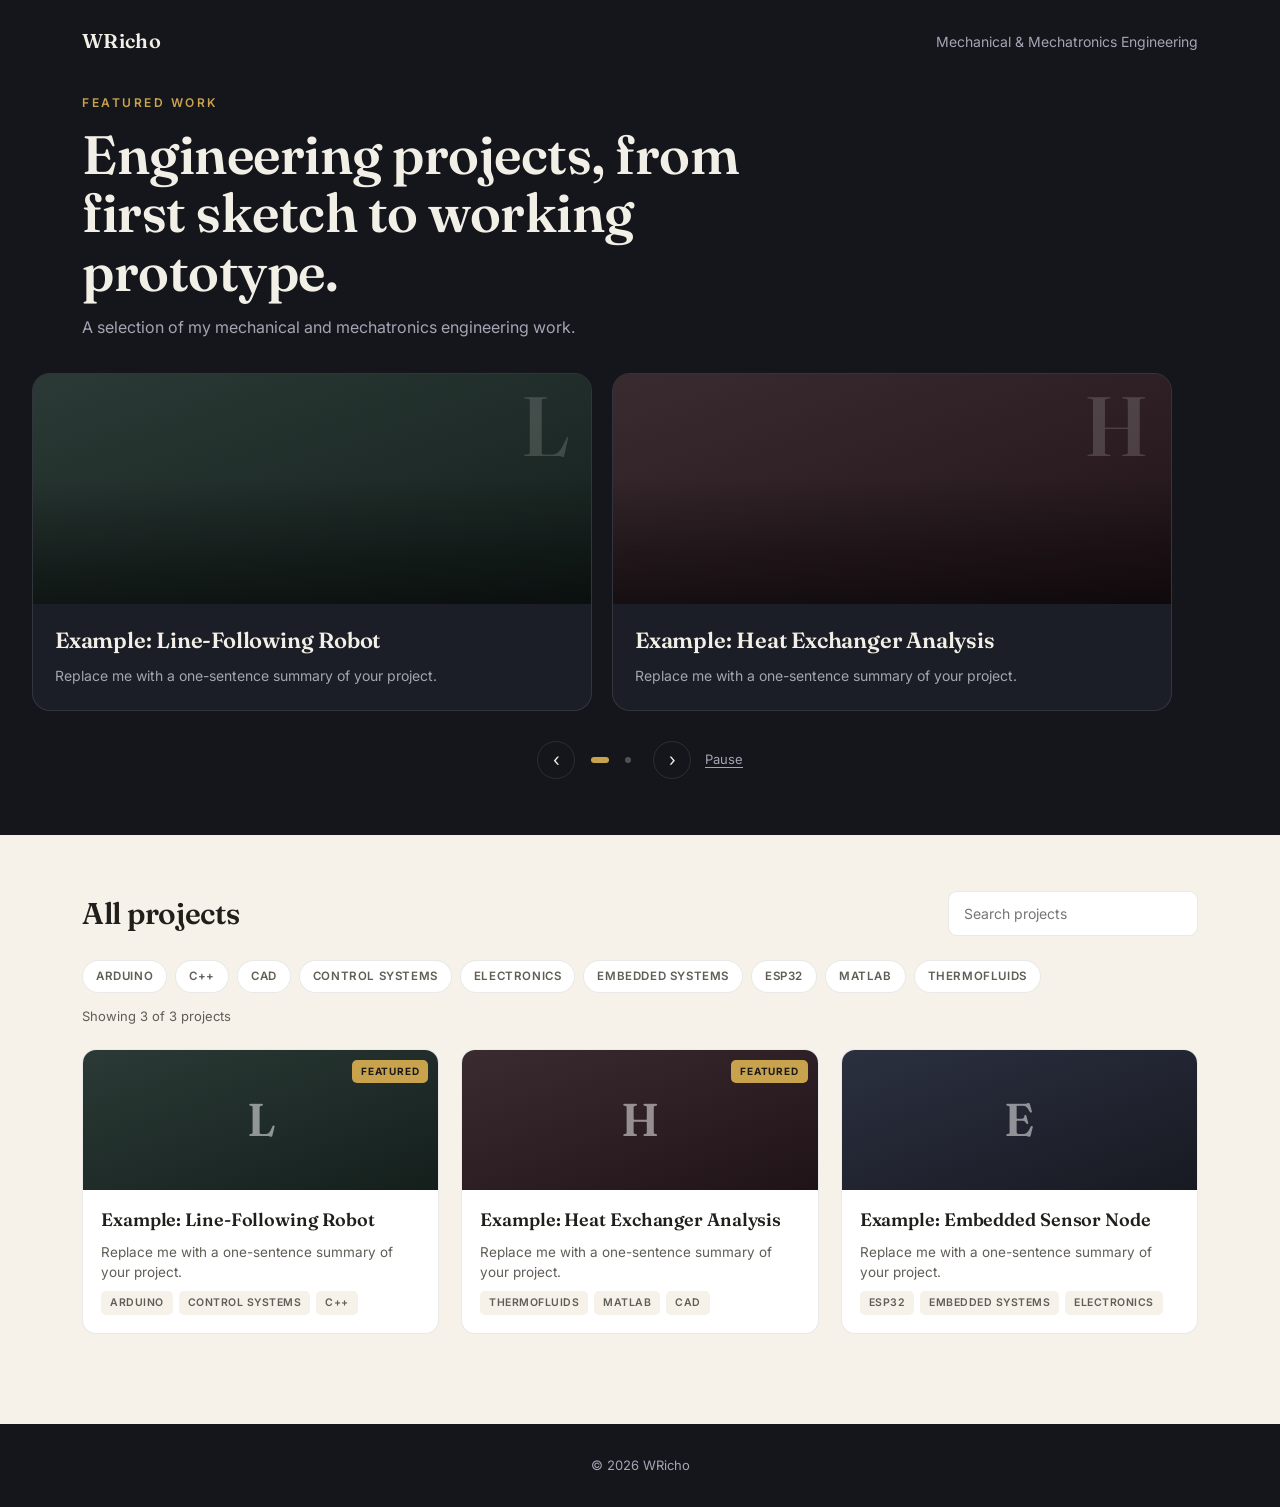
==== commit ac057f8d: "Default template" ====
--- a/index.html
+++ b/index.html
@@ -1,478 +1,70 @@
-<!DOCTYPE html>
-<html lang="en">
-<head>
-<meta charset="UTF-8">
-<meta name="viewport" content="width=device-width, initial-scale=1.0">
-<title>WRicho — Portfolio</title>
-<link rel="preconnect" href="https://fonts.googleapis.com">
-<link href="https://fonts.googleapis.com/css2?family=Fraunces:opsz,wght@9..144,400;9..144,500;9..144,600;9..144,700&family=Inter:wght@400;500;600;700&display=swap" rel="stylesheet">
-<style>
-  :root{
-    --bg:#14161c;
-    --bg-panel:#1b1e26;
-    --line:rgba(255,255,255,0.09);
-    --ink:#f2efe6;
-    --ink-dim:#9a9cab;
-    --card:#f6f2e9;
-    --card-line:rgba(20,20,20,0.08);
-    --ink-on-card:#201f1c;
-    --ink-on-card-dim:#6c6a63;
-    --gold:#c9a24d;
-    --rust:#b1603f;
-    --font-display:'Fraunces', serif;
-    --font-body:'Inter', sans-serif;
-  }
-  *{box-sizing:border-box; margin:0; padding:0;}
-  html{scroll-behavior:smooth;}
-  body{
-    background:var(--bg); color:var(--ink); font-family:var(--font-body);
-    -webkit-font-smoothing:antialiased;
-  }
-  a{color:inherit;}
-  .wrap{max-width:1180px; margin:0 auto; padding:0 32px;}
-
-  nav{
-    display:flex; align-items:center; justify-content:space-between;
-    padding:26px 32px; max-width:1180px; margin:0 auto;
-  }
-  .nav-mark{font-family:var(--font-display); font-size:19px; font-weight:600; letter-spacing:.3px;}
-  .nav-link{font-size:13.5px; color:var(--ink-dim); text-decoration:none; transition:color .15s ease;}
-  .nav-link:hover{color:var(--ink);}
-
-  .hero{padding:8px 0 56px;}
-  .hero-head{max-width:1180px; margin:0 auto; padding:0 32px; margin-bottom:28px;}
-  .eyebrow{
-    font-size:11.5px; font-weight:600; letter-spacing:2.5px; color:var(--gold); text-transform:uppercase;
-    margin-bottom:14px; display:block;
-  }
-  .hero-head h1{
-    font-family:var(--font-display); font-weight:600; font-size:clamp(32px,4.2vw,52px);
-    line-height:1.08; letter-spacing:-.5px; max-width:640px;
-  }
-  .hero-head p{color:var(--ink-dim); font-size:15.5px; margin-top:14px; max-width:480px; line-height:1.6;}
-
-  .carousel-outer{position:relative;}
-  .carousel-track{
-    display:flex; gap:20px; overflow-x:auto; scroll-snap-type:x mandatory;
-    padding:4px 32px 12px; scrollbar-width:none;
-  }
-  .carousel-track::-webkit-scrollbar{display:none;}
-  .feat-card{
-    scroll-snap-align:start; flex:0 0 auto; width:min(560px,82vw);
-    border-radius:18px; overflow:hidden; position:relative; cursor:pointer;
-    background:var(--bg-panel); border:1px solid var(--line);
-    transition:transform .3s cubic-bezier(.2,.8,.3,1);
-  }
-  .feat-card:hover{transform:translateY(-4px);}
-  .feat-art{
-    height:230px; position:relative; display:flex; align-items:flex-end; padding:22px;
-    background:linear-gradient(160deg, var(--art-a,#2b3040), var(--art-b,#181a22));
-  }
-  .feat-art img{position:absolute; inset:0; width:100%; height:100%; object-fit:cover;}
-  .feat-art-overlay{position:absolute; inset:0; background:linear-gradient(180deg, transparent 40%, rgba(0,0,0,0.55) 100%);}
-  .feat-monogram{
-    font-family:var(--font-display); font-size:72px; font-weight:600; color:rgba(255,255,255,0.14);
-    position:absolute; top:14px; right:20px;
-  }
-  .feat-label{position:relative; z-index:1; font-size:12px; letter-spacing:1.5px; text-transform:uppercase; color:var(--gold); font-weight:600;}
-  .feat-body{padding:20px 22px 24px;}
-  .feat-body h3{font-family:var(--font-display); font-size:21px; font-weight:600; margin-bottom:8px; letter-spacing:-.2px;}
-  .feat-body p{font-size:13.5px; color:var(--ink-dim); line-height:1.55;}
-
-  .carousel-nav{display:flex; align-items:center; justify-content:center; gap:16px; margin-top:18px;}
-  .carousel-btn{
-    width:36px; height:36px; border-radius:50%; border:1px solid var(--line); background:transparent;
-    color:var(--ink); cursor:pointer; display:flex; align-items:center; justify-content:center;
-    font-size:15px; transition:all .15s ease;
-  }
-  .carousel-btn:hover{border-color:var(--gold); color:var(--gold);}
-  .carousel-dots{display:flex; gap:7px;}
-  .dot{width:6px; height:6px; border-radius:50%; background:var(--line); transition:all .2s ease;}
-  .dot.active{background:var(--gold); width:18px; border-radius:4px;}
-
-  .section{background:var(--card); color:var(--ink-on-card); padding:56px 0 90px;}
-  .section-head{display:flex; align-items:flex-end; justify-content:space-between; flex-wrap:wrap; gap:20px; margin-bottom:30px;}
-  .section-head h2{font-family:var(--font-display); font-size:28px; font-weight:600; letter-spacing:-.3px;}
-  .search-box{
-    background:#fff; border:1px solid var(--card-line); border-radius:9px; padding:10px 15px;
-    font-family:var(--font-body); font-size:13.5px; color:var(--ink-on-card); outline:none; min-width:220px;
-    transition:border-color .15s ease;
-  }
-  .search-box:focus{border-color:var(--rust);}
-
-  .tag-row{display:flex; gap:8px; flex-wrap:wrap; margin-bottom:30px;}
-  .tag-chip{
-    font-size:11.5px; font-weight:600; letter-spacing:.6px; text-transform:uppercase; color:var(--ink-on-card-dim);
-    background:#fff; border:1px solid var(--card-line); padding:7px 13px; border-radius:100px;
-    cursor:pointer; transition:all .15s ease; user-select:none;
-  }
-  .tag-chip:hover{border-color:var(--rust); color:var(--rust);}
-  .tag-chip.active{background:var(--rust); border-color:var(--rust); color:#fff;}
-
-  .grid{display:grid; grid-template-columns:repeat(auto-fill, minmax(270px,1fr)); gap:22px;}
-  .card{
-    background:#fff; border-radius:14px; overflow:hidden; border:1px solid var(--card-line);
-    cursor:pointer; transition:transform .18s cubic-bezier(.2,.8,.3,1), box-shadow .18s ease;
-    display:flex; flex-direction:column; position:relative;
-  }
-  .card:hover{transform:translateY(-3px); box-shadow:0 14px 28px rgba(20,20,20,0.1);}
-  .card-art{
-    height:140px; position:relative; display:flex; align-items:center; justify-content:center;
-    background:linear-gradient(160deg, var(--art-a,#2b3040), var(--art-b,#181a22));
-    overflow:hidden;
-  }
-  .card-art img{position:absolute; inset:0; width:100%; height:100%; object-fit:cover;}
-  .card-monogram{font-family:var(--font-display); font-size:44px; font-weight:600; color:rgba(255,255,255,0.5);}
-  .card-body{padding:16px 18px 18px; flex:1; display:flex; flex-direction:column; gap:9px;}
-  .card-title{font-family:var(--font-display); font-size:17px; font-weight:600; letter-spacing:-.1px;}
-  .card-desc{font-size:12.8px; color:var(--ink-on-card-dim); line-height:1.55; flex:1;}
-  .card-keywords{display:flex; gap:6px; flex-wrap:wrap;}
-  .keyword{
-    font-size:10px; font-weight:600; letter-spacing:.5px; text-transform:uppercase; color:var(--ink-on-card-dim);
-    background:var(--card); padding:4px 9px; border-radius:5px;
-  }
-  .featured-badge{
-    position:absolute; top:10px; right:10px; font-size:9.5px; font-weight:700; letter-spacing:.8px;
-    text-transform:uppercase; background:var(--gold); color:#1a1a1a; padding:4px 9px; border-radius:5px; z-index:1;
-  }
-
-  .empty{grid-column:1/-1; text-align:center; padding:70px 20px; border:1px dashed var(--card-line); border-radius:14px;}
-  .empty h3{font-family:var(--font-display); font-size:19px; margin-bottom:8px;}
-  .empty p{color:var(--ink-on-card-dim); font-size:13.5px; max-width:360px; margin:0 auto 20px;}
-
-  footer{background:var(--bg); color:var(--ink-dim); text-align:center; padding:26px; font-size:12px;}
-
-  .modal-overlay{
-    position:fixed; inset:0; background:rgba(10,10,12,0.6); backdrop-filter:blur(3px);
-    display:flex; align-items:center; justify-content:center; padding:20px;
-    opacity:0; pointer-events:none; transition:opacity .2s ease; z-index:60;
-  }
-  .modal-overlay.show{opacity:1; pointer-events:auto;}
-  .detail-modal{
-    background:var(--card); color:var(--ink-on-card); border-radius:18px; width:100%; max-width:560px;
-    max-height:88vh; overflow-y:auto; transform:scale(.96) translateY(8px); transition:transform .2s cubic-bezier(.2,.8,.3,1);
-  }
-  .modal-overlay.show .detail-modal{transform:scale(1) translateY(0);}
-  .detail-art{height:220px; position:relative; background:linear-gradient(160deg, var(--art-a,#2b3040), var(--art-b,#181a22));}
-  .detail-art img{position:absolute; inset:0; width:100%; height:100%; object-fit:cover;}
-  .detail-close{
-    position:absolute; top:14px; right:14px; width:32px; height:32px; border-radius:50%;
-    background:rgba(0,0,0,0.5); color:#fff; border:none; cursor:pointer; font-size:16px;
-  }
-  .detail-body{padding:26px 28px 30px;}
-  .detail-body h2{font-family:var(--font-display); font-size:24px; font-weight:600; margin-bottom:10px;}
-  .detail-desc{font-size:14px; line-height:1.7; color:var(--ink-on-card-dim); margin-bottom:20px; white-space:pre-wrap;}
-  .detail-keywords{display:flex; gap:6px; flex-wrap:wrap; margin-bottom:22px;}
-  .detail-links{display:flex; gap:10px; flex-wrap:wrap;}
-  .detail-link{
-    font-size:13px; font-weight:600; text-decoration:none; padding:10px 16px; border-radius:9px;
-    background:var(--ink-on-card); color:#fff; transition:opacity .15s ease;
-  }
-  .detail-link:hover{opacity:.85;}
-  .detail-link.secondary{background:transparent; border:1px solid var(--card-line); color:var(--ink-on-card);}
-
-  @media (prefers-reduced-motion: reduce){ *{transition:none !important; scroll-behavior:auto !important;} }
-  @media (max-width:640px){
-    nav{padding:20px;}
-    .wrap, .hero-head, .carousel-track{padding-left:20px; padding-right:20px;}
-    .section-head{flex-direction:column; align-items:flex-start;}
-  }
-</style>
-</head>
-<body>
-
-<nav>
-  <div class="nav-mark">WRicho</div>
-  <a class="nav-link" href="#work">Mechanical &amp; Mechatronics Engineering</a>
-</nav>
-
-<section class="hero" id="hero-section">
-  <div class="hero-head">
-    <span class="eyebrow">Featured Work</span>
-    <h1 id="heroHeading">A few projects worth a closer look</h1>
-    <p id="heroSub">A closer look at what I've been building lately.</p>
-  </div>
-  <div class="carousel-outer">
-    <div class="carousel-track" id="carouselTrack"></div>
-    <div class="carousel-nav" id="carouselNav" style="display:none;">
-      <button class="carousel-btn" id="prevBtn">‹</button>
-      <div class="carousel-dots" id="carouselDots"></div>
-      <button class="carousel-btn" id="nextBtn">›</button>
-    </div>
-  </div>
-</section>
-
-<section class="section" id="work">
-  <div class="wrap">
-    <div class="section-head">
-      <h2>All projects</h2>
-      <input type="text" class="search-box" id="search" placeholder="Search projects...">
-    </div>
-    <div class="tag-row" id="tagRow"></div>
-    <div class="grid" id="grid"></div>
-  </div>
-</section>
-
-<footer>Built with care.</footer>
-
-<div class="modal-overlay" id="detailOverlay">
-  <div class="detail-modal" id="detailModal"></div>
-</div>
-
-<script>
-/*
-  YOUR PROJECTS — this is the only place you need to edit to add, remove, or
-  change projects. This is the permanent source of truth for the page, so it
-  works no matter where you host the file (GitHub Pages, Netlify, your own
-  domain — anywhere). To publish a change: edit this list, commit, push.
-
-  Fields:
-    id        - any unique string, e.g. "inventory-dashboard"
-    title     - project name
-    summary   - one short sentence, shown on the card
-    desc      - longer write-up, shown when someone clicks in
-    image     - a URL to a cover image, or "" for a plain generated cover
-    status    - "shipped" | "progress" | "archived" (not shown publicly, for your own tracking)
-    tags      - array of keyword strings, e.g. ["React", "Python", "Data viz"]
-    repo      - link to source code, or ""
-    live      - link to a live demo, or ""
-    featured  - true to include it in the scrolling banner up top
-*/
-const PROJECTS_DATA = [
-  // {
-  //   id: "example-1",
-  //   title: "Inventory Dashboard",
-  //   summary: "A tool for tracking warehouse stock in real time.",
-  //   desc: "Longer description: what it does, how you built it, the impact it had.",
-  //   image: "",
-  //   status: "shipped",
-  //   tags: ["React", "Node.js", "PostgreSQL"],
-  //   repo: "https://github.com/yourname/inventory-dashboard",
-  //   live: "",
-  //   featured: true
-  // },
-];
-
-(function(){
-  const ART_PAIRS = [
-    ['#2b3040','#181a22'], ['#2f3a35','#161c1a'], ['#3a2f28','#1c1712'],
-    ['#332b3a','#181420'], ['#2b3a36','#141f1c'], ['#3a2b30','#201317']
-  ];
-
-  const projects = PROJECTS_DATA;
-  let activeTagFilter = null;
-  let carouselIndex = 0;
-  let autoplayTimer = null;
-
-  const grid = document.getElementById('grid');
-  const tagRow = document.getElementById('tagRow');
-  const search = document.getElementById('search');
-  const detailOverlay = document.getElementById('detailOverlay');
-  const detailModal = document.getElementById('detailModal');
-  const heroSection = document.getElementById('hero-section');
-  const carouselTrack = document.getElementById('carouselTrack');
-  const carouselNav = document.getElementById('carouselNav');
-  const carouselDots = document.getElementById('carouselDots');
-  const heroHeading = document.getElementById('heroHeading');
-  const heroSub = document.getElementById('heroSub');
-
-  function escapeHtml(s){
-    return String(s).replace(/[&<>"']/g, c => ({'&':'&amp;','<':'&lt;','>':'&gt;','"':'&quot;',"'":'&#39;'}[c]));
-  }
-
-  function artPair(seed){
-    let h = 0;
-    for(let i=0;i<seed.length;i++) h = (h*31 + seed.charCodeAt(i)) >>> 0;
-    return ART_PAIRS[h % ART_PAIRS.length];
-  }
-
-  function cardArtHtml(p, size){
-    const [a,b] = artPair(p.id);
-    const style = `--art-a:${a};--art-b:${b}`;
-    if(p.image){
-      return {style, inner:`<img src="${escapeHtml(p.image)}" alt="">`};
-    }
-    return {style, inner:`<span class="${size==='lg'?'feat-monogram':'card-monogram'}">${escapeHtml((p.title||'?').charAt(0).toUpperCase())}</span>`};
-  }
-
-  function renderFeatured(){
-    const featured = projects.filter(p=>p.featured);
-    if(featured.length === 0){
-      heroSection.style.display = 'none';
-      return;
-    }
-    heroSection.style.display = 'block';
-
-    carouselTrack.innerHTML = featured.map(p=>{
-      const art = cardArtHtml(p, 'lg');
-      return `
-        <div class="feat-card" data-id="${p.id}" style="${art.style}">
-          <div class="feat-art">
-            ${art.inner}
-            <div class="feat-art-overlay"></div>
-            <span class="feat-label">Featured</span>
-          </div>
-          <div class="feat-body">
-            <h3>${escapeHtml(p.title)}</h3>
-            <p>${escapeHtml(p.summary||'')}</p>
-          </div>
-        </div>`;
-    }).join('');
-
-    carouselTrack.querySelectorAll('.feat-card').forEach(el=>{
-      el.addEventListener('click', ()=>openDetail(el.dataset.id));
-    });
-
-    if(featured.length > 1){
-      carouselNav.style.display = 'flex';
-      carouselDots.innerHTML = featured.map((_,i)=>`<div class="dot ${i===0?'active':''}" data-i="${i}"></div>`).join('');
-      carouselIndex = 0;
-      setupCarouselAutoplay(featured.length);
-    } else {
-      carouselNav.style.display = 'none';
-      clearInterval(autoplayTimer);
-    }
-  }
-
-  function scrollToCard(i){
-    const cards = carouselTrack.querySelectorAll('.feat-card');
-    if(!cards[i]) return;
-    carouselTrack.scrollTo({left: cards[i].offsetLeft - 32, behavior:'smooth'});
-    carouselDots.querySelectorAll('.dot').forEach((d,idx)=>d.classList.toggle('active', idx===i));
-    carouselIndex = i;
-  }
-
-  function setupCarouselAutoplay(count){
-    clearInterval(autoplayTimer);
-    autoplayTimer = setInterval(()=>{
-      carouselIndex = (carouselIndex + 1) % count;
-      scrollToCard(carouselIndex);
-    }, 4200);
-  }
-
-  document.getElementById('prevBtn').addEventListener('click', ()=>{
-    const featured = projects.filter(p=>p.featured);
-    carouselIndex = (carouselIndex - 1 + featured.length) % featured.length;
-    scrollToCard(carouselIndex);
-  });
-  document.getElementById('nextBtn').addEventListener('click', ()=>{
-    const featured = projects.filter(p=>p.featured);
-    carouselIndex = (carouselIndex + 1) % featured.length;
-    scrollToCard(carouselIndex);
-  });
-  carouselTrack.addEventListener('mouseenter', ()=>clearInterval(autoplayTimer));
-  carouselTrack.addEventListener('mouseleave', ()=>{
-    const featured = projects.filter(p=>p.featured);
-    if(featured.length > 1) setupCarouselAutoplay(featured.length);
-  });
-  carouselDots.addEventListener('click', (e)=>{
-    if(e.target.classList.contains('dot')) scrollToCard(Number(e.target.dataset.i));
-  });
-
-  function allTags(){
-    const set = new Set();
-    projects.forEach(p => (p.tags||[]).forEach(t => set.add(t)));
-    return [...set].sort();
-  }
-
-  function renderTags(){
-    const tags = allTags();
-    if(tags.length === 0){ tagRow.innerHTML=''; return; }
-    tagRow.innerHTML = tags.map(t =>
-      `<span class="tag-chip ${activeTagFilter===t?'active':''}" data-tag="${escapeHtml(t)}">${escapeHtml(t)}</span>`
-    ).join('');
-    tagRow.querySelectorAll('.tag-chip').forEach(el=>{
-      el.addEventListener('click', ()=>{
-        const t = el.dataset.tag;
-        activeTagFilter = activeTagFilter === t ? null : t;
-        render();
-      });
-    });
-  }
-
-  function render(){
-    renderFeatured();
-    renderTags();
-
-    const q = search.value.trim().toLowerCase();
-    let list = projects.filter(p=>{
-      const matchesQuery = !q ||
-        p.title.toLowerCase().includes(q) ||
-        (p.summary||'').toLowerCase().includes(q) ||
-        (p.tags||[]).some(t=>t.toLowerCase().includes(q));
-      const matchesTag = !activeTagFilter || (p.tags||[]).includes(activeTagFilter);
-      return matchesQuery && matchesTag;
-    });
-
-    if(projects.length === 0){
-      grid.innerHTML = `
-        <div class="empty">
-          <h3>No projects yet</h3>
-          <p>Add your first project by editing PROJECTS_DATA near the top of this file.</p>
-        </div>`;
-      return;
-    }
-    if(list.length === 0){
-      grid.innerHTML = `
-        <div class="empty">
-          <h3>Nothing matches</h3>
-          <p>Try a different search term or clear the filter.</p>
-        </div>`;
-      return;
-    }
-
-    grid.innerHTML = list.map(p=>{
-      const art = cardArtHtml(p, 'sm');
-      const kws = (p.tags||[]).slice(0,4).map(t=>`<span class="keyword">${escapeHtml(t)}</span>`).join('');
-      return `
-        <div class="card" data-id="${p.id}">
-          ${p.featured ? '<span class="featured-badge">Featured</span>' : ''}
-          <div class="card-art" style="${art.style}">${art.inner}</div>
-          <div class="card-body">
-            <div class="card-title">${escapeHtml(p.title)}</div>
-            <div class="card-desc">${escapeHtml(p.summary||'')}</div>
-            <div class="card-keywords">${kws}</div>
-          </div>
-        </div>`;
-    }).join('');
-
-    grid.querySelectorAll('.card').forEach(el=>{
-      el.addEventListener('click', ()=>openDetail(el.dataset.id));
-    });
-  }
-
-  function openDetail(id){
-    const p = projects.find(x=>x.id===id);
-    if(!p) return;
-    const art = cardArtHtml(p, 'lg');
-    const kws = (p.tags||[]).map(t=>`<span class="keyword">${escapeHtml(t)}</span>`).join('');
-    let linksHtml = '';
-    if(p.live) linksHtml += `<a class="detail-link" href="${escapeHtml(p.live)}" target="_blank" rel="noopener">View live</a>`;
-    if(p.repo) linksHtml += `<a class="detail-link secondary" href="${escapeHtml(p.repo)}" target="_blank" rel="noopener">View code</a>`;
-
-    detailModal.innerHTML = `
-      <div class="detail-art" style="${art.style}">
-        ${art.inner}
-        <button class="detail-close" id="detailClose">✕</button>
-      </div>
-      <div class="detail-body">
-        <h2>${escapeHtml(p.title)}</h2>
-        <div class="detail-desc">${escapeHtml(p.desc || p.summary || '')}</div>
-        ${kws ? `<div class="detail-keywords">${kws}</div>` : ''}
-        ${linksHtml ? `<div class="detail-links">${linksHtml}</div>` : ''}
-      </div>
-    `;
-    detailOverlay.classList.add('show');
-    document.getElementById('detailClose').addEventListener('click', closeDetail);
-  }
-  function closeDetail(){ detailOverlay.classList.remove('show'); }
-  detailOverlay.addEventListener('click', (e)=>{ if(e.target===detailOverlay) closeDetail(); });
-
-  search.addEventListener('input', render);
-  document.addEventListener('keydown', (e)=>{ if(e.key==='Escape') closeDetail(); });
-
-  render();
-})();
-</script>
-</body>
-</html>+<!DOCTYPE html>
+<html lang="en">
+<head>
+  <meta charset="UTF-8">
+  <meta name="viewport" content="width=device-width, initial-scale=1">
+  <title>WRicho — Mechanical &amp; Mechatronics Engineering</title>
+  <meta name="description" content="Portfolio of WRicho: mechanical and mechatronics engineering projects.">
+  <link rel="preconnect" href="https://fonts.googleapis.com">
+  <link rel="preconnect" href="https://fonts.gstatic.com" crossorigin>
+  <link href="https://fonts.googleapis.com/css2?family=Fraunces:opsz,wght@9..144,500;9..144,600;9..144,700&family=Inter:wght@400;500;600;700&display=swap" rel="stylesheet">
+  <link rel="stylesheet" href="css/style.css">
+</head>
+<body>
+  <a class="skip-link" href="#projects">Skip to projects</a>
+
+  <header class="site-nav">
+    <div class="brand">WRicho</div>
+    <a class="nav-link" href="#projects">Mechanical &amp; Mechatronics Engineering</a>
+  </header>
+
+  <main>
+    <section class="hero" aria-labelledby="hero-title">
+      <div class="hero-head">
+        <span class="eyebrow">Featured work</span>
+        <h1 id="hero-title"></h1>
+        <p id="hero-intro"></p>
+      </div>
+
+      <div class="carousel" id="carousel" role="region" aria-roledescription="carousel" aria-label="Featured projects" hidden>
+        <div class="carousel-track" id="track"></div>
+        <div class="carousel-controls">
+          <button class="icon-btn" id="prev" type="button" aria-label="Previous project">&#8249;</button>
+          <div class="dots" id="dots"></div>
+          <button class="icon-btn" id="next" type="button" aria-label="Next project">&#8250;</button>
+          <button class="text-btn" id="toggle" type="button">Pause</button>
+        </div>
+      </div>
+    </section>
+
+    <section class="projects" id="projects" aria-labelledby="projects-title">
+      <div class="wrap">
+        <div class="projects-head">
+          <h2 id="projects-title">All projects</h2>
+          <label class="search">
+            <span class="visually-hidden">Search projects</span>
+            <input type="search" id="search" placeholder="Search projects" autocomplete="off">
+          </label>
+        </div>
+
+        <div class="tags" id="tags" role="group" aria-label="Filter by keyword"></div>
+        <p class="result-count" id="count" aria-live="polite"></p>
+
+        <div class="grid" id="grid"></div>
+        <p class="empty" id="empty" hidden></p>
+      </div>
+    </section>
+  </main>
+
+  <footer class="site-footer">
+    <nav class="footer-links" id="footer-links" aria-label="Contact"></nav>
+    <p>&copy; <span id="year"></span> WRicho</p>
+  </footer>
+
+  <!-- Data first, then the code that renders it -->
+  <script src="data/site.js"></script>
+  <script src="data/projects.js"></script>
+  <script src="js/common.js"></script>
+  <script src="js/app.js"></script>
+</body>
+</html>
--- a/css/style.css
+++ b/css/style.css
@@ -0,0 +1,244 @@
+/* ---------- Design tokens ---------- */
+:root {
+  --bg: #14161c;
+  --bg-panel: #1b1e26;
+  --line: rgba(255, 255, 255, 0.1);
+  --ink: #f2efe6;
+  --ink-dim: #a3a5b3;
+
+  --paper: #f6f2e9;
+  --card: #ffffff;
+  --card-line: rgba(20, 20, 20, 0.09);
+  --ink-on-paper: #201f1c;
+  --ink-on-paper-dim: #5f5d56;
+
+  --gold: #c9a24d;
+  --rust: #a8552f;
+
+  --font-display: "Fraunces", Georgia, serif;
+  --font-body: "Inter", system-ui, sans-serif;
+
+  --gutter: clamp(20px, 4vw, 32px);
+  --max: 1180px;
+}
+
+*, *::before, *::after { box-sizing: border-box; }
+* { margin: 0; padding: 0; }
+html { scroll-behavior: smooth; }
+body {
+  background: var(--bg);
+  color: var(--ink);
+  font-family: var(--font-body);
+  line-height: 1.5;
+  -webkit-font-smoothing: antialiased;
+}
+button, input { font: inherit; color: inherit; }
+button { cursor: pointer; }
+a { color: inherit; }
+[hidden] { display: none !important; }
+
+:focus-visible { outline: 2px solid var(--gold); outline-offset: 3px; }
+.projects :focus-visible { outline-color: var(--rust); }
+
+.visually-hidden {
+  position: absolute; width: 1px; height: 1px; overflow: hidden;
+  clip: rect(0 0 0 0); white-space: nowrap;
+}
+.skip-link {
+  position: absolute; left: 12px; top: -48px; z-index: 100;
+  background: var(--gold); color: #1a1a1a; padding: 10px 16px; border-radius: 8px;
+  font-weight: 600; text-decoration: none; transition: top .15s;
+}
+.skip-link:focus { top: 12px; }
+
+.wrap { max-width: var(--max); margin: 0 auto; padding: 0 var(--gutter); }
+
+/* ---------- Nav ---------- */
+.site-nav {
+  max-width: var(--max); margin: 0 auto;
+  padding: 26px var(--gutter);
+  display: flex; align-items: center; justify-content: space-between; gap: 16px; flex-wrap: wrap;
+}
+.brand { font-family: var(--font-display); font-weight: 600; font-size: 20px; letter-spacing: .3px; }
+.nav-link { font-size: 14px; color: var(--ink-dim); text-decoration: none; transition: color .15s; }
+.nav-link:hover { color: var(--ink); }
+
+/* ---------- Hero ---------- */
+.hero { padding: 12px 0 56px; }
+.hero-head { max-width: var(--max); margin: 0 auto 30px; padding: 0 var(--gutter); }
+.eyebrow {
+  display: block; margin-bottom: 14px;
+  font-size: 12px; font-weight: 600; letter-spacing: 2.5px; text-transform: uppercase; color: var(--gold);
+}
+.hero h1 {
+  font-family: var(--font-display); font-weight: 600; line-height: 1.08; letter-spacing: -.5px;
+  font-size: clamp(32px, 4.4vw, 54px); max-width: 700px;
+}
+.hero-head p { margin-top: 14px; max-width: 520px; color: var(--ink-dim); font-size: 16px; }
+
+/* ---------- Carousel ---------- */
+.carousel-track {
+  position: relative;
+  display: flex; gap: 20px; overflow-x: auto;
+  scroll-snap-type: x mandatory; scrollbar-width: none;
+  padding: 4px var(--gutter) 12px;
+}
+.carousel-track::-webkit-scrollbar { display: none; }
+
+.feat {
+  position: relative; flex: 0 0 auto; width: min(560px, 84vw);
+  scroll-snap-align: start;
+  background: var(--bg-panel); border: 1px solid var(--line); border-radius: 18px; overflow: hidden;
+  transition: transform .25s ease, border-color .25s ease;
+}
+.feat:hover { transform: translateY(-4px); border-color: rgba(201, 162, 77, .45); }
+.feat-art { position: relative; height: 230px; background: linear-gradient(160deg, var(--a), var(--b)); overflow: hidden; }
+.feat-art img { position: absolute; inset: 0; width: 100%; height: 100%; object-fit: cover; }
+.feat-art::after { content: ""; position: absolute; inset: 0; background: linear-gradient(180deg, transparent 45%, rgba(0, 0, 0, .5)); }
+.monogram {
+  position: absolute; font-family: var(--font-display); font-weight: 600; color: rgba(255, 255, 255, .16);
+}
+.feat .monogram { top: 10px; right: 22px; font-size: 84px; line-height: 1; }
+.feat-body { padding: 20px 22px 24px; }
+.feat-body h3 { font-family: var(--font-display); font-size: 22px; font-weight: 600; letter-spacing: -.2px; margin-bottom: 8px; }
+.feat-body p { font-size: 14px; color: var(--ink-dim); }
+
+/* Title button stretches to cover the whole card, so the card is one big click target */
+.card-link { color: inherit; text-decoration: none; }
+.card-link::after { content: ""; position: absolute; inset: 0; }
+.card-link:focus-visible { outline: none; }
+.feat:focus-within, .card:focus-within { outline: 2px solid var(--gold); outline-offset: 3px; }
+.card:focus-within { outline-color: var(--rust); }
+
+.carousel-controls { display: flex; align-items: center; justify-content: center; gap: 14px; margin-top: 18px; padding: 0 var(--gutter); }
+.icon-btn {
+  width: 38px; height: 38px; border-radius: 50%; background: transparent;
+  border: 1px solid var(--line); font-size: 18px; line-height: 1; transition: border-color .15s, color .15s;
+}
+.icon-btn:hover { border-color: var(--gold); color: var(--gold); }
+.text-btn { background: none; border: 0; font-size: 13px; color: var(--ink-dim); text-decoration: underline; text-underline-offset: 3px; }
+.text-btn:hover { color: var(--ink); }
+.dots { display: flex; gap: 6px; }
+.dot { width: 22px; height: 22px; background: none; border: 0; display: grid; place-items: center; }
+.dot::before { content: ""; width: 6px; height: 6px; border-radius: 6px; background: rgba(255, 255, 255, .25); transition: all .2s; }
+.dot[aria-current="true"]::before { width: 18px; background: var(--gold); }
+
+/* ---------- Projects section ---------- */
+.projects { background: var(--paper); color: var(--ink-on-paper); padding: 56px 0 90px; }
+.projects-head { display: flex; align-items: flex-end; justify-content: space-between; gap: 20px; flex-wrap: wrap; margin-bottom: 24px; }
+.projects h2 { font-family: var(--font-display); font-size: 30px; font-weight: 600; letter-spacing: -.3px; }
+.search input {
+  width: min(280px, 100%); padding: 11px 15px; border-radius: 9px;
+  background: #fff; border: 1px solid var(--card-line); color: var(--ink-on-paper); font-size: 14px;
+}
+.search input:focus { outline: none; border-color: var(--rust); box-shadow: 0 0 0 3px rgba(168, 85, 47, .15); }
+
+.tags { display: flex; flex-wrap: wrap; gap: 8px; margin-bottom: 14px; }
+.tag-chip {
+  padding: 7px 13px; border-radius: 100px; background: #fff; border: 1px solid var(--card-line);
+  font-size: 11.5px; font-weight: 600; letter-spacing: .6px; text-transform: uppercase; color: var(--ink-on-paper-dim);
+  transition: border-color .15s, color .15s, background .15s;
+}
+.tag-chip:hover { border-color: var(--rust); color: var(--rust); }
+.tag-chip[aria-pressed="true"] { background: var(--rust); border-color: var(--rust); color: #fff; }
+.result-count { font-size: 13px; color: var(--ink-on-paper-dim); margin-bottom: 22px; min-height: 1.5em; }
+
+.grid { display: grid; grid-template-columns: repeat(auto-fill, minmax(270px, 1fr)); gap: 22px; }
+.card {
+  position: relative; display: flex; flex-direction: column;
+  background: var(--card); border: 1px solid var(--card-line); border-radius: 14px; overflow: hidden;
+  transition: transform .18s ease, box-shadow .18s ease;
+}
+.card:hover { transform: translateY(-3px); box-shadow: 0 14px 28px rgba(20, 20, 20, .1); }
+.card-art { position: relative; height: 140px; background: linear-gradient(160deg, var(--a), var(--b)); overflow: hidden; }
+.card-art img { position: absolute; inset: 0; width: 100%; height: 100%; object-fit: cover; }
+.card .monogram { inset: 0; display: grid; place-items: center; font-size: 46px; color: rgba(255, 255, 255, .5); }
+.badge {
+  position: absolute; top: 10px; right: 10px; z-index: 1;
+  background: var(--gold); color: #1a1a1a; font-size: 10px; font-weight: 700; letter-spacing: .8px; text-transform: uppercase;
+  padding: 4px 9px; border-radius: 5px;
+}
+.card-body { display: flex; flex-direction: column; gap: 9px; flex: 1; padding: 16px 18px 18px; }
+.card-body h3 { font-family: var(--font-display); font-size: 18px; font-weight: 600; letter-spacing: -.1px; }
+.card-body p { font-size: 13.5px; color: var(--ink-on-paper-dim); flex: 1; }
+.keywords { display: flex; flex-wrap: wrap; gap: 6px; }
+.keyword {
+  font-size: 10.5px; font-weight: 600; letter-spacing: .5px; text-transform: uppercase;
+  color: var(--ink-on-paper-dim); background: var(--paper); padding: 4px 9px; border-radius: 5px;
+}
+
+.empty { text-align: center; padding: 60px 20px; border: 1px dashed var(--card-line); border-radius: 14px; color: var(--ink-on-paper-dim); }
+
+/* ---------- Footer ---------- */
+.site-footer { text-align: center; padding: 32px var(--gutter); color: var(--ink-dim); font-size: 13px; }
+.footer-links { display: flex; justify-content: center; gap: 22px; flex-wrap: wrap; margin-bottom: 12px; }
+.footer-links a { text-decoration: none; font-weight: 500; color: var(--ink); }
+.footer-links a:hover { color: var(--gold); }
+.footer-links:empty { display: none; }
+
+/* ---------- Project pages ---------- */
+a.brand { text-decoration: none; color: inherit; }
+
+.project-hero { padding: 8px 0 52px; }
+.project-hero .wrap { max-width: 900px; }
+.project-hero h1 {
+  font-family: var(--font-display); font-weight: 600; letter-spacing: -.5px; line-height: 1.08;
+  font-size: clamp(34px, 5vw, 56px); margin: 4px 0 16px;
+}
+.lede { max-width: 640px; color: var(--ink-dim); font-size: 18px; }
+.project-hero .keywords { margin-top: 22px; }
+.keywords.on-dark .keyword { background: rgba(255, 255, 255, .09); color: var(--ink); }
+
+.project-cover { max-width: 900px; margin: 38px auto 0; padding: 0 var(--gutter); }
+.project-cover-inner {
+  position: relative; aspect-ratio: 16 / 9; border-radius: 16px; overflow: hidden;
+  background: linear-gradient(160deg, var(--a), var(--b));
+}
+.project-cover-inner img { position: absolute; inset: 0; width: 100%; height: 100%; object-fit: cover; }
+.project-cover .monogram { inset: 0; display: grid; place-items: center; font-size: 120px; }
+
+.project-body { background: var(--paper); color: var(--ink-on-paper); padding: 56px 0 90px; }
+.project-body :focus-visible { outline-color: var(--rust); }
+
+/* The write-up. Plain HTML inside .prose is styled automatically. */
+.prose { max-width: 720px; margin: 0 auto; padding: 0 var(--gutter); }
+.prose > * + * { margin-top: 1.1em; }
+.prose h2 { font-family: var(--font-display); font-size: 27px; font-weight: 600; letter-spacing: -.2px; margin-top: 2em; }
+.prose h3 { font-family: var(--font-display); font-size: 21px; font-weight: 600; margin-top: 1.7em; }
+.prose p, .prose li { font-size: 16.5px; line-height: 1.75; color: #3b3a36; }
+.prose ul, .prose ol { padding-left: 1.3em; }
+.prose li + li { margin-top: .35em; }
+.prose a { color: var(--rust); text-underline-offset: 3px; }
+.prose img, .prose video { display: block; max-width: 100%; height: auto; border-radius: 12px; }
+.prose figure { margin: 2em 0; }
+.prose figcaption { margin-top: 8px; font-size: 13.5px; color: var(--ink-on-paper-dim); }
+.prose table { display: block; width: 100%; overflow-x: auto; border-collapse: collapse; font-size: 15px; }
+.prose th, .prose td { text-align: left; padding: 10px 12px; border-bottom: 1px solid var(--card-line); }
+.prose th { font-weight: 600; }
+.prose pre { background: #1b1e26; color: #f2efe6; padding: 16px 18px; border-radius: 10px; overflow-x: auto; font-size: 13.5px; line-height: 1.6; }
+.prose code { font-size: .92em; background: rgba(20, 20, 20, .07); padding: .1em .35em; border-radius: 4px; }
+.prose pre code { background: none; padding: 0; }
+.prose blockquote { border-left: 3px solid var(--gold); padding-left: 16px; color: var(--ink-on-paper-dim); }
+
+/* Optional "key facts" box: <dl class="facts"> with <div><dt>Role</dt><dd>...</dd></div> */
+.facts {
+  display: grid; grid-template-columns: repeat(auto-fit, minmax(150px, 1fr)); gap: 18px 28px;
+  padding: 20px 22px; background: #fff; border: 1px solid var(--card-line); border-radius: 14px;
+}
+.facts dt { font-size: 11.5px; font-weight: 600; letter-spacing: 1px; text-transform: uppercase; color: var(--ink-on-paper-dim); }
+.facts dd { margin-top: 4px; font-weight: 500; }
+
+.project-links { display: flex; flex-wrap: wrap; gap: 10px; margin-top: 2em; }
+.btn {
+  display: inline-block; padding: 11px 18px; border-radius: 9px; font-size: 14px; font-weight: 600; text-decoration: none;
+  background: var(--ink-on-paper); color: #fff; transition: opacity .15s;
+}
+.prose a.btn { color: #fff; }
+.btn:hover { opacity: .85; }
+.btn.secondary, .prose a.btn.secondary { background: transparent; color: var(--ink-on-paper); border: 1px solid rgba(20, 20, 20, .25); }
+.page-end { margin-top: 3.5em; padding-top: 1.6em; border-top: 1px solid var(--card-line); }
+
+@media (prefers-reduced-motion: reduce) {
+  html { scroll-behavior: auto; }
+  * { transition: none !important; }
+}
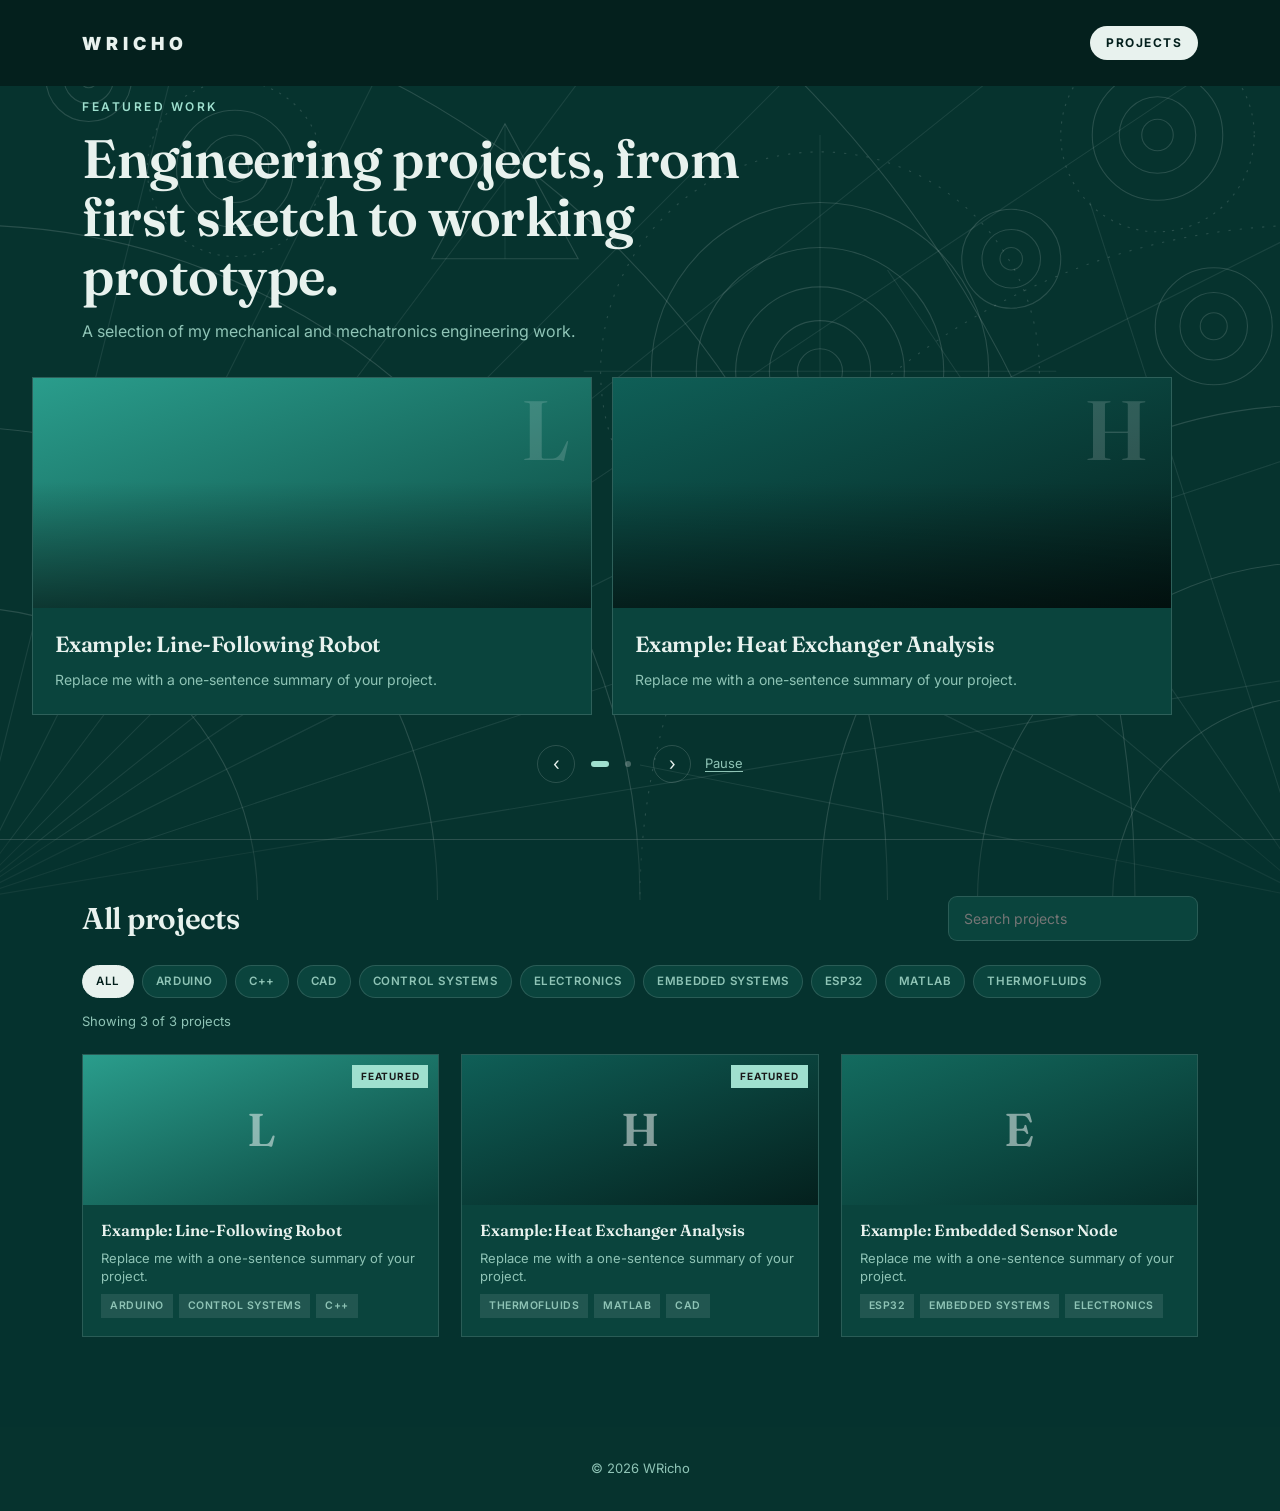
==== commit f90e37ec: "Website cutting matt theme started" ====
--- a/index.html
+++ b/index.html
@@ -15,7 +15,7 @@
 
   <header class="site-nav">
     <div class="brand">WRicho</div>
-    <a class="nav-link" href="#projects">Mechanical &amp; Mechatronics Engineering</a>
+    <a class="nav-link" href="#projects">Projects</a>
   </header>
 
   <main>
--- a/css/style.css
+++ b/css/style.css
@@ -1,25 +1,33 @@
 /* ---------- Design tokens ---------- */
 :root {
-  --bg: #14161c;
-  --bg-panel: #1b1e26;
-  --line: rgba(255, 255, 255, 0.1);
-  --ink: #f2efe6;
-  --ink-dim: #a3a5b3;
-
-  --paper: #f6f2e9;
-  --card: #ffffff;
-  --card-line: rgba(20, 20, 20, 0.09);
-  --ink-on-paper: #201f1c;
-  --ink-on-paper-dim: #5f5d56;
-
-  --gold: #c9a24d;
-  --rust: #a8552f;
+  /* Cutting-mat palette */
+  --bg: #06332e;
+  --bg-panel: #0a443d;
+  --line: rgba(232, 242, 238, 0.16);
+  --ink: #e8f2ee;
+  --ink-dim: #8fc4b6;
+
+  --paper: #0a443d;
+  --card: #0a443d;
+  --card-line: rgba(232, 242, 238, 0.14);
+  --ink-on-paper: #e8f2ee;
+  --ink-on-paper-dim: #8fc4b6;
+
+  --gold: #9fe0cf;
+  --rust: #e8f2ee;
+  --bar: #04201d;
 
   --font-display: "Fraunces", Georgia, serif;
   --font-body: "Inter", system-ui, sans-serif;
 
   --gutter: clamp(20px, 4vw, 32px);
   --max: 1180px;
+}
+
+/* Circular cutting-mat pattern behind every page (edit css/mat.svg to change it) */
+body::before {
+  content: ""; position: fixed; inset: 0; z-index: -1; pointer-events: none;
+  background: url("mat.svg") center / cover no-repeat;
 }
 
 *, *::before, *::after { box-sizing: border-box; }
@@ -56,12 +64,13 @@
 /* ---------- Nav ---------- */
 .site-nav {
   max-width: var(--max); margin: 0 auto;
+  box-shadow: 0 0 0 100vmax var(--bar); clip-path: inset(0 -100vmax); background: var(--bar);
   padding: 26px var(--gutter);
   display: flex; align-items: center; justify-content: space-between; gap: 16px; flex-wrap: wrap;
 }
-.brand { font-family: var(--font-display); font-weight: 600; font-size: 20px; letter-spacing: .3px; }
-.nav-link { font-size: 14px; color: var(--ink-dim); text-decoration: none; transition: color .15s; }
-.nav-link:hover { color: var(--ink); }
+.brand { font-weight: 900; font-size: 18px; letter-spacing: .28em; text-transform: uppercase; }
+.nav-link { font-size: 12px; font-weight: 700; letter-spacing: .12em; text-transform: uppercase; color: #04201d; background: var(--ink); padding: 8px 16px; border-radius: 999px; text-decoration: none; transition: opacity .15s; }
+.nav-link:hover { opacity: .85; }
 
 /* ---------- Hero ---------- */
 .hero { padding: 12px 0 56px; }
@@ -88,10 +97,10 @@
 .feat {
   position: relative; flex: 0 0 auto; width: min(560px, 84vw);
   scroll-snap-align: start;
-  background: var(--bg-panel); border: 1px solid var(--line); border-radius: 18px; overflow: hidden;
+  background: var(--bg-panel); border: 1px solid var(--line); border-radius: 0; overflow: hidden;
   transition: transform .25s ease, border-color .25s ease;
 }
-.feat:hover { transform: translateY(-4px); border-color: rgba(201, 162, 77, .45); }
+.feat:hover { transform: translateY(-4px); border-color: rgba(159, 224, 207, .5); }
 .feat-art { position: relative; height: 230px; background: linear-gradient(160deg, var(--a), var(--b)); overflow: hidden; }
 .feat-art img { position: absolute; inset: 0; width: 100%; height: 100%; object-fit: cover; }
 .feat-art::after { content: ""; position: absolute; inset: 0; background: linear-gradient(180deg, transparent 45%, rgba(0, 0, 0, .5)); }
@@ -124,50 +133,50 @@
 .dot[aria-current="true"]::before { width: 18px; background: var(--gold); }
 
 /* ---------- Projects section ---------- */
-.projects { background: var(--paper); color: var(--ink-on-paper); padding: 56px 0 90px; }
+.projects { background: rgba(6, 51, 46, .35); border-top: 1px solid var(--line); color: var(--ink-on-paper); padding: 56px 0 90px; }
 .projects-head { display: flex; align-items: flex-end; justify-content: space-between; gap: 20px; flex-wrap: wrap; margin-bottom: 24px; }
 .projects h2 { font-family: var(--font-display); font-size: 30px; font-weight: 600; letter-spacing: -.3px; }
 .search input {
   width: min(280px, 100%); padding: 11px 15px; border-radius: 9px;
-  background: #fff; border: 1px solid var(--card-line); color: var(--ink-on-paper); font-size: 14px;
-}
-.search input:focus { outline: none; border-color: var(--rust); box-shadow: 0 0 0 3px rgba(168, 85, 47, .15); }
+  background: var(--bg-panel); border: 1px solid var(--card-line); color: var(--ink-on-paper); font-size: 14px;
+}
+.search input:focus { outline: none; border-color: var(--rust); box-shadow: 0 0 0 3px rgba(232, 242, 238, .2); }
 
 .tags { display: flex; flex-wrap: wrap; gap: 8px; margin-bottom: 14px; }
 .tag-chip {
-  padding: 7px 13px; border-radius: 100px; background: #fff; border: 1px solid var(--card-line);
+  padding: 7px 13px; border-radius: 100px; background: var(--bg-panel); border: 1px solid var(--card-line);
   font-size: 11.5px; font-weight: 600; letter-spacing: .6px; text-transform: uppercase; color: var(--ink-on-paper-dim);
   transition: border-color .15s, color .15s, background .15s;
 }
 .tag-chip:hover { border-color: var(--rust); color: var(--rust); }
-.tag-chip[aria-pressed="true"] { background: var(--rust); border-color: var(--rust); color: #fff; }
+.tag-chip[aria-pressed="true"] { background: var(--rust); border-color: var(--rust); color: #04201d; }
 .result-count { font-size: 13px; color: var(--ink-on-paper-dim); margin-bottom: 22px; min-height: 1.5em; }
 
-.grid { display: grid; grid-template-columns: repeat(auto-fill, minmax(270px, 1fr)); gap: 22px; }
+.grid { display: grid; grid-template-columns: repeat(auto-fill, minmax(280px, 1fr)); gap: 22px; }
 .card {
   position: relative; display: flex; flex-direction: column;
-  background: var(--card); border: 1px solid var(--card-line); border-radius: 14px; overflow: hidden;
+  background: var(--card); border: 1px solid var(--card-line); border-radius: 0; overflow: hidden;
   transition: transform .18s ease, box-shadow .18s ease;
 }
-.card:hover { transform: translateY(-3px); box-shadow: 0 14px 28px rgba(20, 20, 20, .1); }
-.card-art { position: relative; height: 140px; background: linear-gradient(160deg, var(--a), var(--b)); overflow: hidden; }
+.card:hover { transform: translateY(-3px); box-shadow: 0 14px 28px rgba(0, 0, 0, .35); }
+.card-art { position: relative; flex: 0 0 auto; height: 150px; background: linear-gradient(160deg, var(--a), var(--b)); overflow: hidden; }
 .card-art img { position: absolute; inset: 0; width: 100%; height: 100%; object-fit: cover; }
 .card .monogram { inset: 0; display: grid; place-items: center; font-size: 46px; color: rgba(255, 255, 255, .5); }
 .badge {
   position: absolute; top: 10px; right: 10px; z-index: 1;
   background: var(--gold); color: #1a1a1a; font-size: 10px; font-weight: 700; letter-spacing: .8px; text-transform: uppercase;
-  padding: 4px 9px; border-radius: 5px;
+  padding: 4px 9px; border-radius: 0;
 }
 .card-body { display: flex; flex-direction: column; gap: 9px; flex: 1; padding: 16px 18px 18px; }
-.card-body h3 { font-family: var(--font-display); font-size: 18px; font-weight: 600; letter-spacing: -.1px; }
-.card-body p { font-size: 13.5px; color: var(--ink-on-paper-dim); flex: 1; }
-.keywords { display: flex; flex-wrap: wrap; gap: 6px; }
-.keyword {
+.card-body h3 { line-height: 1.2; font-family: var(--font-display); font-size: 16px; font-weight: 600; letter-spacing: -.1px; }
+.card-body p { line-height: 1.4; font-size: 13px; color: var(--ink-on-paper-dim); display: -webkit-box; -webkit-line-clamp: 3; -webkit-box-orient: vertical; overflow: hidden; }
+.keywords { display: flex; flex-wrap: wrap; gap: 6px; margin-top: auto; flex-wrap: wrap; }
+.keyword { white-space: nowrap;
   font-size: 10.5px; font-weight: 600; letter-spacing: .5px; text-transform: uppercase;
-  color: var(--ink-on-paper-dim); background: var(--paper); padding: 4px 9px; border-radius: 5px;
-}
-
-.empty { text-align: center; padding: 60px 20px; border: 1px dashed var(--card-line); border-radius: 14px; color: var(--ink-on-paper-dim); }
+  color: var(--ink-on-paper-dim); background: rgba(232, 242, 238, .1); padding: 4px 9px; border-radius: 0;
+}
+
+.empty { text-align: center; padding: 60px 20px; border: 1px dashed var(--card-line); border-radius: 0; color: var(--ink-on-paper-dim); }
 
 /* ---------- Footer ---------- */
 .site-footer { text-align: center; padding: 32px var(--gutter); color: var(--ink-dim); font-size: 13px; }
@@ -187,17 +196,17 @@
 }
 .lede { max-width: 640px; color: var(--ink-dim); font-size: 18px; }
 .project-hero .keywords { margin-top: 22px; }
-.keywords.on-dark .keyword { background: rgba(255, 255, 255, .09); color: var(--ink); }
+.keywords.on-dark .keyword { white-space: nowrap; background: rgba(255, 255, 255, .09); color: var(--ink); }
 
 .project-cover { max-width: 900px; margin: 38px auto 0; padding: 0 var(--gutter); }
 .project-cover-inner {
-  position: relative; aspect-ratio: 16 / 9; border-radius: 16px; overflow: hidden;
+  position: relative; aspect-ratio: 16 / 9; border-radius: 0; overflow: hidden;
   background: linear-gradient(160deg, var(--a), var(--b));
 }
 .project-cover-inner img { position: absolute; inset: 0; width: 100%; height: 100%; object-fit: cover; }
 .project-cover .monogram { inset: 0; display: grid; place-items: center; font-size: 120px; }
 
-.project-body { background: var(--paper); color: var(--ink-on-paper); padding: 56px 0 90px; }
+.project-body { background: rgba(6, 51, 46, .35); border-top: 1px solid var(--line); color: var(--ink-on-paper); padding: 56px 0 90px; }
 .project-body :focus-visible { outline-color: var(--rust); }
 
 /* The write-up. Plain HTML inside .prose is styled automatically. */
@@ -205,25 +214,25 @@
 .prose > * + * { margin-top: 1.1em; }
 .prose h2 { font-family: var(--font-display); font-size: 27px; font-weight: 600; letter-spacing: -.2px; margin-top: 2em; }
 .prose h3 { font-family: var(--font-display); font-size: 21px; font-weight: 600; margin-top: 1.7em; }
-.prose p, .prose li { font-size: 16.5px; line-height: 1.75; color: #3b3a36; }
+.prose p, .prose li { font-size: 16.5px; line-height: 1.75; color: #cfe3dc; }
 .prose ul, .prose ol { padding-left: 1.3em; }
 .prose li + li { margin-top: .35em; }
 .prose a { color: var(--rust); text-underline-offset: 3px; }
-.prose img, .prose video { display: block; max-width: 100%; height: auto; border-radius: 12px; }
+.prose img, .prose video { display: block; max-width: 100%; height: auto; border-radius: 0; }
 .prose figure { margin: 2em 0; }
 .prose figcaption { margin-top: 8px; font-size: 13.5px; color: var(--ink-on-paper-dim); }
 .prose table { display: block; width: 100%; overflow-x: auto; border-collapse: collapse; font-size: 15px; }
 .prose th, .prose td { text-align: left; padding: 10px 12px; border-bottom: 1px solid var(--card-line); }
 .prose th { font-weight: 600; }
-.prose pre { background: #1b1e26; color: #f2efe6; padding: 16px 18px; border-radius: 10px; overflow-x: auto; font-size: 13.5px; line-height: 1.6; }
-.prose code { font-size: .92em; background: rgba(20, 20, 20, .07); padding: .1em .35em; border-radius: 4px; }
+.prose pre { background: #04201d; color: #f2efe6; padding: 16px 18px; border-radius: 0; overflow-x: auto; font-size: 13.5px; line-height: 1.6; }
+.prose code { font-size: .92em; background: rgba(232, 242, 238, .1); padding: .1em .35em; border-radius: 4px; }
 .prose pre code { background: none; padding: 0; }
 .prose blockquote { border-left: 3px solid var(--gold); padding-left: 16px; color: var(--ink-on-paper-dim); }
 
 /* Optional "key facts" box: <dl class="facts"> with <div><dt>Role</dt><dd>...</dd></div> */
 .facts {
   display: grid; grid-template-columns: repeat(auto-fit, minmax(150px, 1fr)); gap: 18px 28px;
-  padding: 20px 22px; background: #fff; border: 1px solid var(--card-line); border-radius: 14px;
+  padding: 20px 22px; background: var(--bg-panel); border: 1px solid var(--card-line); border-radius: 0;
 }
 .facts dt { font-size: 11.5px; font-weight: 600; letter-spacing: 1px; text-transform: uppercase; color: var(--ink-on-paper-dim); }
 .facts dd { margin-top: 4px; font-weight: 500; }
@@ -231,14 +240,44 @@
 .project-links { display: flex; flex-wrap: wrap; gap: 10px; margin-top: 2em; }
 .btn {
   display: inline-block; padding: 11px 18px; border-radius: 9px; font-size: 14px; font-weight: 600; text-decoration: none;
-  background: var(--ink-on-paper); color: #fff; transition: opacity .15s;
-}
-.prose a.btn { color: #fff; }
+  background: var(--ink-on-paper); color: #04201d; transition: opacity .15s;
+}
+.prose a.btn { color: #04201d; }
 .btn:hover { opacity: .85; }
-.btn.secondary, .prose a.btn.secondary { background: transparent; color: var(--ink-on-paper); border: 1px solid rgba(20, 20, 20, .25); }
+.btn.secondary, .prose a.btn.secondary { background: transparent; color: var(--ink-on-paper); border: 1px solid rgba(232, 242, 238, .4); }
 .page-end { margin-top: 3.5em; padding-top: 1.6em; border-top: 1px solid var(--card-line); }
 
 @media (prefers-reduced-motion: reduce) {
   html { scroll-behavior: auto; }
   * { transition: none !important; }
 }
+
+/* ---------- Project pages: white sheet inside a cutting-mat frame ---------- */
+html:has(body[data-project]) { background: #06332e url("mat.svg") center / cover fixed; }
+body[data-project] {
+  --bg: #ffffff; --bg-panel: #f0f6f3;
+  --line: rgba(6, 51, 46, .14); --card-line: rgba(6, 51, 46, .14);
+  --ink: #0b2a27; --ink-dim: #4c6b66;
+  --ink-on-paper: #0b2a27; --ink-on-paper-dim: #4c6b66;
+  --gold: #136b5f; --rust: #136b5f;
+  margin: clamp(14px, 3.5vw, 40px);
+  min-height: calc(100vh - 2 * clamp(14px, 3.5vw, 40px));
+  outline: 1px dashed rgba(232, 242, 238, .55); outline-offset: clamp(5px, 1vw, 10px);
+  box-shadow: 0 10px 40px rgba(0, 0, 0, .35);
+}
+body[data-project]::before { display: none; }
+body[data-project] .site-nav {
+  max-width: none; box-shadow: none; clip-path: none; background: #06332e;
+  padding-left: var(--gutter); padding-right: var(--gutter);
+}
+body[data-project] .brand { color: #e8f2ee; }
+body[data-project] .nav-link { background: #e8f2ee; color: #04201d; }
+body[data-project] .project-hero { padding-top: 48px; }
+body[data-project] .project-body { background: transparent; border-top: 1px solid var(--line); }
+body[data-project] .prose p, body[data-project] .prose li { color: #2f4a45; }
+body[data-project] .keyword, body[data-project] .keywords.on-dark .keyword { background: rgba(6, 51, 46, .08); color: var(--ink); }
+body[data-project] .prose code { background: rgba(6, 51, 46, .08); }
+body[data-project] .btn, body[data-project] .prose a.btn { color: #fff; }
+body[data-project] .btn.secondary, body[data-project] .prose a.btn.secondary { color: var(--ink); border-color: rgba(6, 51, 46, .35); }
+body[data-project] .site-footer { border-top: 1px solid var(--line); }
+body[data-project] .footer-links a { color: var(--ink); }
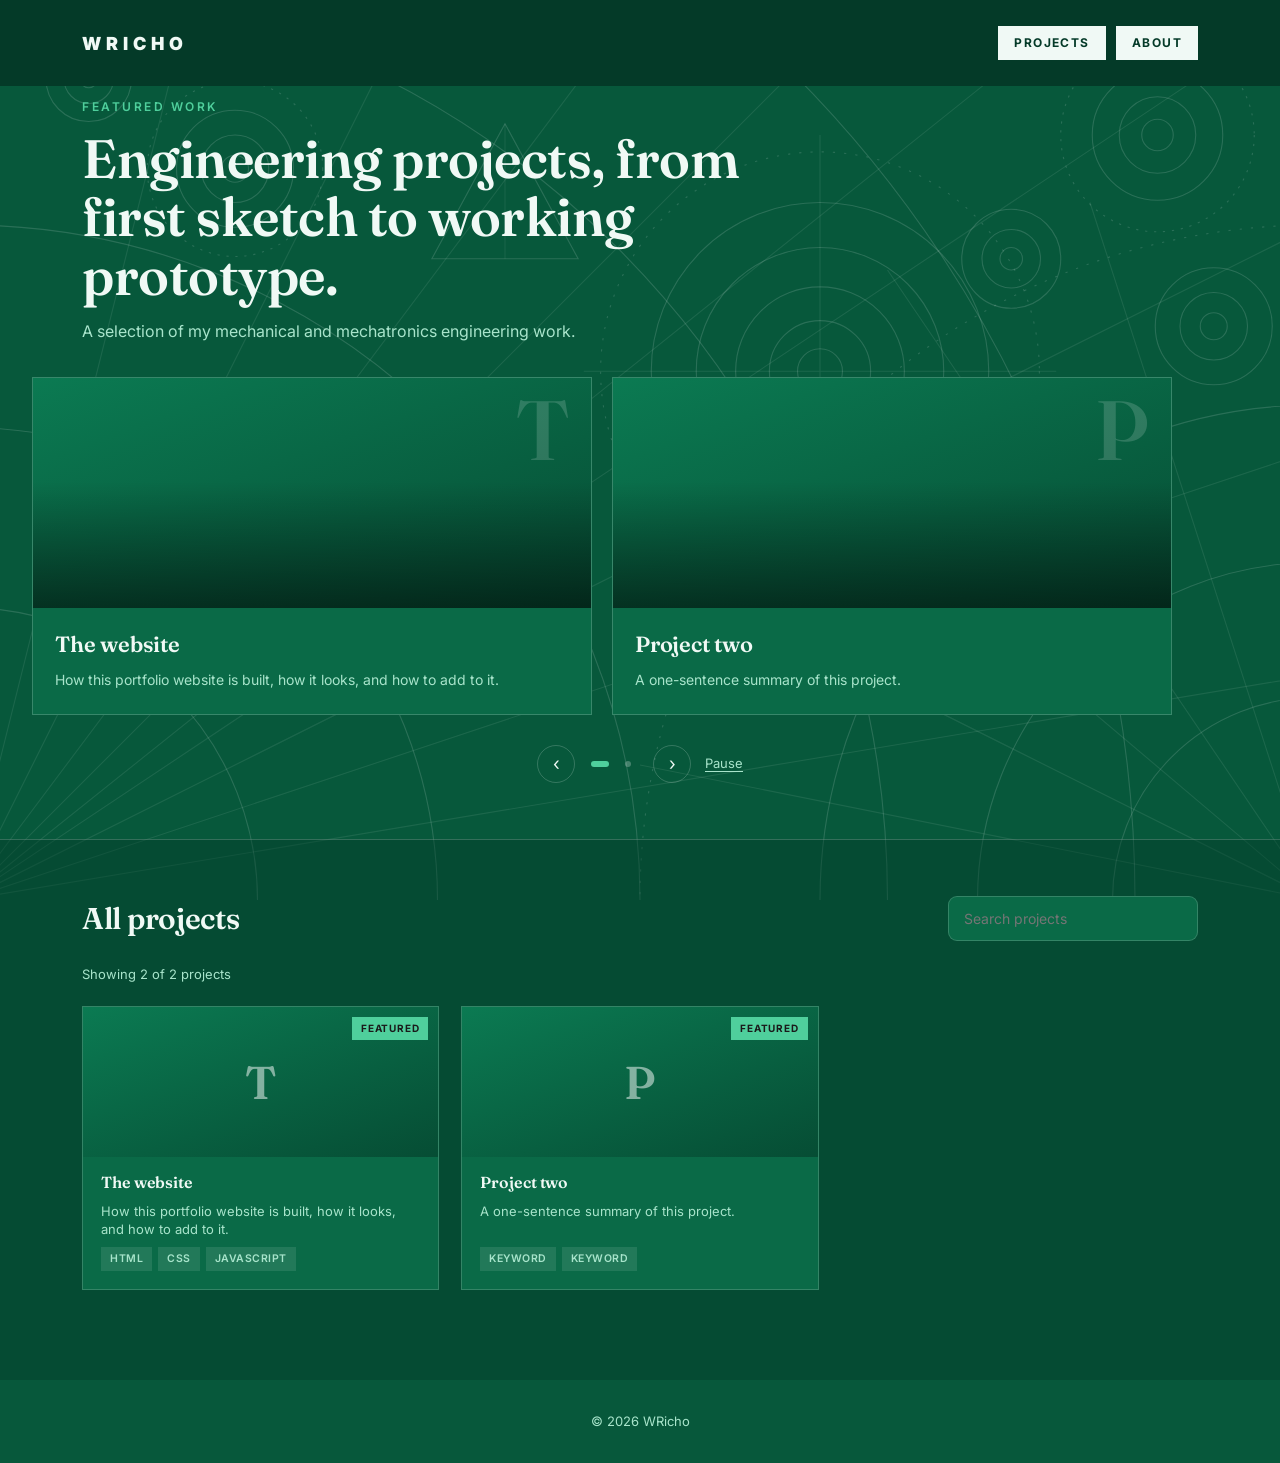
==== commit c570d7f8: "Finalised website template" ====
--- a/index.html
+++ b/index.html
@@ -13,9 +13,12 @@
 <body>
   <a class="skip-link" href="#projects">Skip to projects</a>
 
-  <header class="site-nav">
-    <div class="brand">WRicho</div>
-    <a class="nav-link" href="#projects">Projects</a>
+<header class="site-nav">
+    <a class="brand" href="index.html">WRicho</a>
+    <nav class="nav-links" aria-label="Main">
+      <a class="nav-link" href="index.html#projects">Projects</a>
+      <a class="nav-link" href="about/index.html">About</a>
+    </nav>
   </header>
 
   <main>
@@ -46,8 +49,6 @@
             <input type="search" id="search" placeholder="Search projects" autocomplete="off">
           </label>
         </div>
-
-        <div class="tags" id="tags" role="group" aria-label="Filter by keyword"></div>
         <p class="result-count" id="count" aria-live="polite"></p>
 
         <div class="grid" id="grid"></div>
--- a/css/style.css
+++ b/css/style.css
@@ -1,21 +1,22 @@
 /* ---------- Design tokens ---------- */
 :root {
-  /* Cutting-mat palette */
-  --bg: #06332e;
-  --bg-panel: #0a443d;
-  --line: rgba(232, 242, 238, 0.16);
-  --ink: #e8f2ee;
-  --ink-dim: #8fc4b6;
-
-  --paper: #0a443d;
-  --card: #0a443d;
-  --card-line: rgba(232, 242, 238, 0.14);
-  --ink-on-paper: #e8f2ee;
-  --ink-on-paper-dim: #8fc4b6;
-
-  --gold: #9fe0cf;
-  --rust: #e8f2ee;
-  --bar: #04201d;
+  /* Emerald cutting-mat palette */
+  --bg: #07583b;
+  --bg-panel: #0a6a47;
+  --line: rgba(240, 249, 245, 0.2);
+  --ink: #f0f9f5;
+  --ink-dim: #a8e4cb;
+
+  --paper: #0a6a47;
+  --card: #0a6a47;
+  --card-line: rgba(240, 249, 245, 0.18);
+  --ink-on-paper: #f0f9f5;
+  --ink-on-paper-dim: #a8e4cb;
+
+  --gold: #4fcf9c;
+  --rust: #f0f9f5;
+  --bar: #043a28;
+  --on-bar: #f0f9f5;
 
   --font-display: "Fraunces", Georgia, serif;
   --font-body: "Inter", system-ui, sans-serif;
@@ -68,8 +69,9 @@
   padding: 26px var(--gutter);
   display: flex; align-items: center; justify-content: space-between; gap: 16px; flex-wrap: wrap;
 }
+.nav-links { display: flex; gap: 10px; flex-wrap: wrap; }
 .brand { font-weight: 900; font-size: 18px; letter-spacing: .28em; text-transform: uppercase; }
-.nav-link { font-size: 12px; font-weight: 700; letter-spacing: .12em; text-transform: uppercase; color: #04201d; background: var(--ink); padding: 8px 16px; border-radius: 999px; text-decoration: none; transition: opacity .15s; }
+.nav-link { font-size: 12px; font-weight: 700; letter-spacing: .12em; text-transform: uppercase; color: #043a28; background: var(--ink); padding: 8px 16px; border-radius: 0; text-decoration: none; transition: opacity .15s; }
 .nav-link:hover { opacity: .85; }
 
 /* ---------- Hero ---------- */
@@ -100,7 +102,7 @@
   background: var(--bg-panel); border: 1px solid var(--line); border-radius: 0; overflow: hidden;
   transition: transform .25s ease, border-color .25s ease;
 }
-.feat:hover { transform: translateY(-4px); border-color: rgba(159, 224, 207, .5); }
+.feat:hover { transform: translateY(-4px); border-color: rgba(26, 166, 114, .5); }
 .feat-art { position: relative; height: 230px; background: linear-gradient(160deg, var(--a), var(--b)); overflow: hidden; }
 .feat-art img { position: absolute; inset: 0; width: 100%; height: 100%; object-fit: cover; }
 .feat-art::after { content: ""; position: absolute; inset: 0; background: linear-gradient(180deg, transparent 45%, rgba(0, 0, 0, .5)); }
@@ -133,14 +135,14 @@
 .dot[aria-current="true"]::before { width: 18px; background: var(--gold); }
 
 /* ---------- Projects section ---------- */
-.projects { background: rgba(6, 51, 46, .35); border-top: 1px solid var(--line); color: var(--ink-on-paper); padding: 56px 0 90px; }
+.projects { background: rgba(4, 58, 40, .4); border-top: 1px solid var(--line); color: var(--ink-on-paper); padding: 56px 0 90px; }
 .projects-head { display: flex; align-items: flex-end; justify-content: space-between; gap: 20px; flex-wrap: wrap; margin-bottom: 24px; }
 .projects h2 { font-family: var(--font-display); font-size: 30px; font-weight: 600; letter-spacing: -.3px; }
 .search input {
   width: min(280px, 100%); padding: 11px 15px; border-radius: 9px;
   background: var(--bg-panel); border: 1px solid var(--card-line); color: var(--ink-on-paper); font-size: 14px;
 }
-.search input:focus { outline: none; border-color: var(--rust); box-shadow: 0 0 0 3px rgba(232, 242, 238, .2); }
+.search input:focus { outline: none; border-color: var(--rust); box-shadow: 0 0 0 3px rgba(240, 249, 245, .2); }
 
 .tags { display: flex; flex-wrap: wrap; gap: 8px; margin-bottom: 14px; }
 .tag-chip {
@@ -149,7 +151,7 @@
   transition: border-color .15s, color .15s, background .15s;
 }
 .tag-chip:hover { border-color: var(--rust); color: var(--rust); }
-.tag-chip[aria-pressed="true"] { background: var(--rust); border-color: var(--rust); color: #04201d; }
+.tag-chip[aria-pressed="true"] { background: var(--rust); border-color: var(--rust); color: #043a28; }
 .result-count { font-size: 13px; color: var(--ink-on-paper-dim); margin-bottom: 22px; min-height: 1.5em; }
 
 .grid { display: grid; grid-template-columns: repeat(auto-fill, minmax(280px, 1fr)); gap: 22px; }
@@ -158,7 +160,7 @@
   background: var(--card); border: 1px solid var(--card-line); border-radius: 0; overflow: hidden;
   transition: transform .18s ease, box-shadow .18s ease;
 }
-.card:hover { transform: translateY(-3px); box-shadow: 0 14px 28px rgba(0, 0, 0, .35); }
+.card:hover { transform: translateY(-3px); box-shadow: 0 14px 28px rgba(0, 0, 0, .3); }
 .card-art { position: relative; flex: 0 0 auto; height: 150px; background: linear-gradient(160deg, var(--a), var(--b)); overflow: hidden; }
 .card-art img { position: absolute; inset: 0; width: 100%; height: 100%; object-fit: cover; }
 .card .monogram { inset: 0; display: grid; place-items: center; font-size: 46px; color: rgba(255, 255, 255, .5); }
@@ -173,7 +175,7 @@
 .keywords { display: flex; flex-wrap: wrap; gap: 6px; margin-top: auto; flex-wrap: wrap; }
 .keyword { white-space: nowrap;
   font-size: 10.5px; font-weight: 600; letter-spacing: .5px; text-transform: uppercase;
-  color: var(--ink-on-paper-dim); background: rgba(232, 242, 238, .1); padding: 4px 9px; border-radius: 0;
+  color: var(--ink-on-paper-dim); background: rgba(240, 249, 245, .1); padding: 4px 9px; border-radius: 0;
 }
 
 .empty { text-align: center; padding: 60px 20px; border: 1px dashed var(--card-line); border-radius: 0; color: var(--ink-on-paper-dim); }
@@ -206,7 +208,7 @@
 .project-cover-inner img { position: absolute; inset: 0; width: 100%; height: 100%; object-fit: cover; }
 .project-cover .monogram { inset: 0; display: grid; place-items: center; font-size: 120px; }
 
-.project-body { background: rgba(6, 51, 46, .35); border-top: 1px solid var(--line); color: var(--ink-on-paper); padding: 56px 0 90px; }
+.project-body { background: rgba(4, 58, 40, .4); border-top: 1px solid var(--line); color: var(--ink-on-paper); padding: 56px 0 90px; }
 .project-body :focus-visible { outline-color: var(--rust); }
 
 /* The write-up. Plain HTML inside .prose is styled automatically. */
@@ -224,8 +226,8 @@
 .prose table { display: block; width: 100%; overflow-x: auto; border-collapse: collapse; font-size: 15px; }
 .prose th, .prose td { text-align: left; padding: 10px 12px; border-bottom: 1px solid var(--card-line); }
 .prose th { font-weight: 600; }
-.prose pre { background: #04201d; color: #f2efe6; padding: 16px 18px; border-radius: 0; overflow-x: auto; font-size: 13.5px; line-height: 1.6; }
-.prose code { font-size: .92em; background: rgba(232, 242, 238, .1); padding: .1em .35em; border-radius: 4px; }
+.prose pre { background: #043a28; color: #f2efe6; padding: 16px 18px; border-radius: 0; overflow-x: auto; font-size: 13.5px; line-height: 1.6; }
+.prose code { font-size: .92em; background: rgba(240, 249, 245, .1); padding: .1em .35em; border-radius: 4px; }
 .prose pre code { background: none; padding: 0; }
 .prose blockquote { border-left: 3px solid var(--gold); padding-left: 16px; color: var(--ink-on-paper-dim); }
 
@@ -240,11 +242,11 @@
 .project-links { display: flex; flex-wrap: wrap; gap: 10px; margin-top: 2em; }
 .btn {
   display: inline-block; padding: 11px 18px; border-radius: 9px; font-size: 14px; font-weight: 600; text-decoration: none;
-  background: var(--ink-on-paper); color: #04201d; transition: opacity .15s;
-}
-.prose a.btn { color: #04201d; }
+  background: var(--ink-on-paper); color: #043a28; transition: opacity .15s;
+}
+.prose a.btn { color: #043a28; }
 .btn:hover { opacity: .85; }
-.btn.secondary, .prose a.btn.secondary { background: transparent; color: var(--ink-on-paper); border: 1px solid rgba(232, 242, 238, .4); }
+.btn.secondary, .prose a.btn.secondary { background: transparent; color: var(--ink-on-paper); border: 1px solid rgba(240, 249, 245, .4); }
 .page-end { margin-top: 3.5em; padding-top: 1.6em; border-top: 1px solid var(--card-line); }
 
 @media (prefers-reduced-motion: reduce) {
@@ -252,32 +254,28 @@
   * { transition: none !important; }
 }
 
-/* ---------- Project pages: white sheet inside a cutting-mat frame ---------- */
-html:has(body[data-project]) { background: #06332e url("mat.svg") center / cover fixed; }
-body[data-project] {
-  --bg: #ffffff; --bg-panel: #f0f6f3;
-  --line: rgba(6, 51, 46, .14); --card-line: rgba(6, 51, 46, .14);
-  --ink: #0b2a27; --ink-dim: #4c6b66;
-  --ink-on-paper: #0b2a27; --ink-on-paper-dim: #4c6b66;
-  --gold: #136b5f; --rust: #136b5f;
-  margin: clamp(14px, 3.5vw, 40px);
-  min-height: calc(100vh - 2 * clamp(14px, 3.5vw, 40px));
-  outline: 1px dashed rgba(232, 242, 238, .55); outline-offset: clamp(5px, 1vw, 10px);
-  box-shadow: 0 10px 40px rgba(0, 0, 0, .35);
-}
-body[data-project]::before { display: none; }
-body[data-project] .site-nav {
-  max-width: none; box-shadow: none; clip-path: none; background: #06332e;
-  padding-left: var(--gutter); padding-right: var(--gutter);
-}
-body[data-project] .brand { color: #e8f2ee; }
-body[data-project] .nav-link { background: #e8f2ee; color: #04201d; }
-body[data-project] .project-hero { padding-top: 48px; }
-body[data-project] .project-body { background: transparent; border-top: 1px solid var(--line); }
-body[data-project] .prose p, body[data-project] .prose li { color: #2f4a45; }
-body[data-project] .keyword, body[data-project] .keywords.on-dark .keyword { background: rgba(6, 51, 46, .08); color: var(--ink); }
-body[data-project] .prose code { background: rgba(6, 51, 46, .08); }
-body[data-project] .btn, body[data-project] .prose a.btn { color: #fff; }
-body[data-project] .btn.secondary, body[data-project] .prose a.btn.secondary { color: var(--ink); border-color: rgba(6, 51, 46, .35); }
-body[data-project] .site-footer { border-top: 1px solid var(--line); }
-body[data-project] .footer-links a { color: var(--ink); }
+
+/* ---------- Sheet pages (project pages + website page) ----------
+   Same header and footer as the home page. The content is a white sheet
+   laid on the mat, so the mat pattern shows around it as a frame. */
+body.sheet main {
+  --bg-panel: #eef8f3;
+  --line: rgba(11, 122, 82, .18); --card-line: rgba(11, 122, 82, .18);
+  --ink: #043a28; --ink-dim: #3f6a56;
+  --ink-on-paper: #043a28; --ink-on-paper-dim: #3f6a56;
+  --gold: #0b7a52; --rust: #0b7a52;
+  background: #fff; color: var(--ink);
+  margin: clamp(14px, 3vw, 36px) clamp(14px, 3.5vw, 40px);
+  outline: 1px dashed rgba(240, 249, 245, .6); outline-offset: clamp(5px, 1vw, 10px);
+  box-shadow: 0 10px 40px rgba(0, 0, 0, .3);
+}
+body.sheet .project-hero { padding-top: 48px; }
+body.sheet .project-body { background: transparent; border-top: 1px solid var(--line); }
+body.sheet .prose p, body.sheet .prose li { color: #1f4a38; }
+body.sheet .keyword, body.sheet .keywords.on-dark .keyword { background: rgba(11, 122, 82, .09); color: var(--ink); }
+body.sheet .prose code { background: rgba(11, 122, 82, .09); }
+body.sheet .btn, body.sheet .prose a.btn { color: #fff; }
+body.sheet .btn.secondary, body.sheet .prose a.btn.secondary { color: var(--ink); border-color: rgba(11, 122, 82, .4); }
+body.sheet .swatches { display: grid; grid-template-columns: repeat(auto-fit, minmax(110px, 1fr)); border: 1px solid var(--line); }
+body.sheet .swatches div { padding: 28px 10px 10px; font-size: 12px; line-height: 1.35; }
+body.sheet .swatches b { display: block; font-weight: 600; }
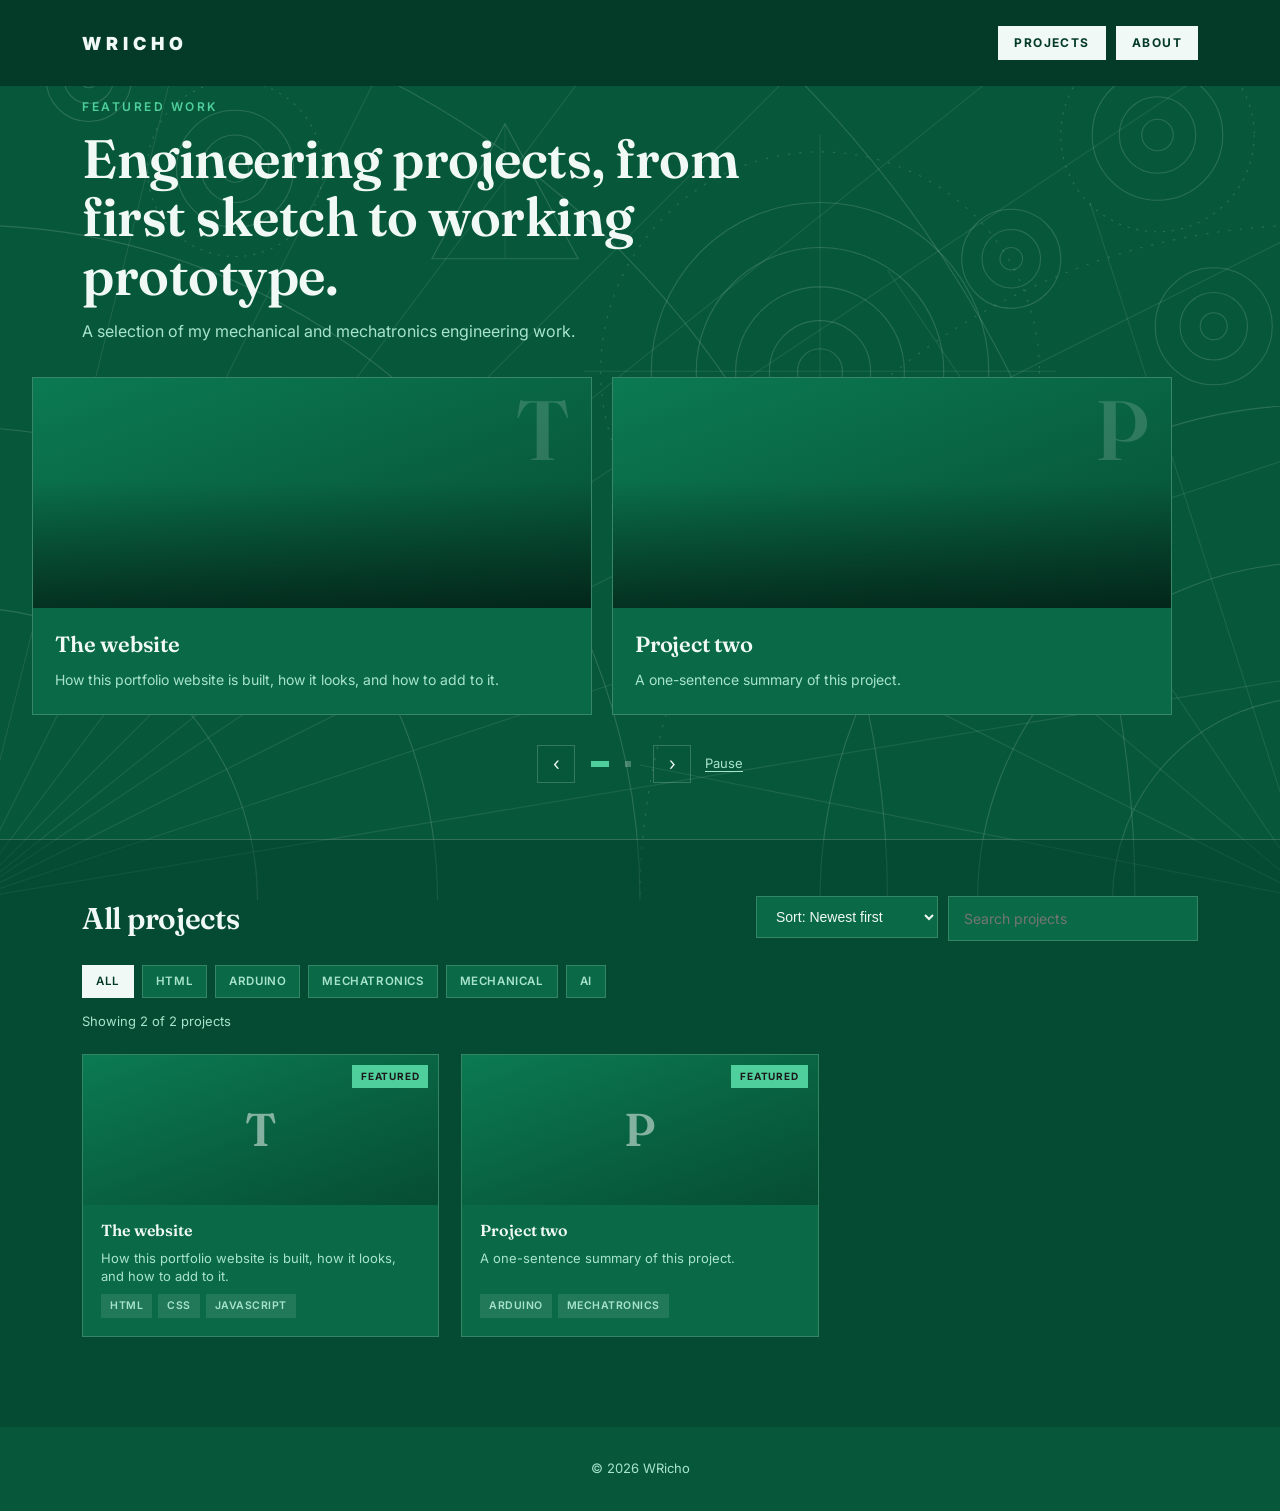
==== commit caf5bb62: "Tweaks to template" ====
--- a/index.html
+++ b/index.html
@@ -44,11 +44,24 @@
       <div class="wrap">
         <div class="projects-head">
           <h2 id="projects-title">All projects</h2>
-          <label class="search">
-            <span class="visually-hidden">Search projects</span>
-            <input type="search" id="search" placeholder="Search projects" autocomplete="off">
-          </label>
+          <div class="head-tools">
+            <label class="sort">
+              <span class="visually-hidden">Sort projects</span>
+              <select id="sort">
+                <option value="newest">Sort: Newest first</option>
+                <option value="oldest">Sort: Oldest first</option>
+                <option value="az">Sort: A to Z</option>
+                <option value="za">Sort: Z to A</option>
+              </select>
+            </label>
+            <label class="search">
+              <span class="visually-hidden">Search projects</span>
+              <input type="search" id="search" placeholder="Search projects" autocomplete="off">
+            </label>
+          </div>
         </div>
+
+        <div class="tags" id="tags" role="group" aria-label="Filter by keyword"></div>
         <p class="result-count" id="count" aria-live="polite"></p>
 
         <div class="grid" id="grid"></div>
--- a/css/style.css
+++ b/css/style.css
@@ -55,7 +55,7 @@
 }
 .skip-link {
   position: absolute; left: 12px; top: -48px; z-index: 100;
-  background: var(--gold); color: #1a1a1a; padding: 10px 16px; border-radius: 8px;
+  background: var(--gold); color: #1a1a1a; padding: 10px 16px; border-radius: 0;
   font-weight: 600; text-decoration: none; transition: top .15s;
 }
 .skip-link:focus { top: 12px; }
@@ -123,7 +123,7 @@
 
 .carousel-controls { display: flex; align-items: center; justify-content: center; gap: 14px; margin-top: 18px; padding: 0 var(--gutter); }
 .icon-btn {
-  width: 38px; height: 38px; border-radius: 50%; background: transparent;
+  width: 38px; height: 38px; border-radius: 0; background: transparent;
   border: 1px solid var(--line); font-size: 18px; line-height: 1; transition: border-color .15s, color .15s;
 }
 .icon-btn:hover { border-color: var(--gold); color: var(--gold); }
@@ -131,7 +131,7 @@
 .text-btn:hover { color: var(--ink); }
 .dots { display: flex; gap: 6px; }
 .dot { width: 22px; height: 22px; background: none; border: 0; display: grid; place-items: center; }
-.dot::before { content: ""; width: 6px; height: 6px; border-radius: 6px; background: rgba(255, 255, 255, .25); transition: all .2s; }
+.dot::before { content: ""; width: 6px; height: 6px; border-radius: 0; background: rgba(255, 255, 255, .25); transition: all .2s; }
 .dot[aria-current="true"]::before { width: 18px; background: var(--gold); }
 
 /* ---------- Projects section ---------- */
@@ -139,14 +139,20 @@
 .projects-head { display: flex; align-items: flex-end; justify-content: space-between; gap: 20px; flex-wrap: wrap; margin-bottom: 24px; }
 .projects h2 { font-family: var(--font-display); font-size: 30px; font-weight: 600; letter-spacing: -.3px; }
 .search input {
-  width: min(280px, 100%); padding: 11px 15px; border-radius: 9px;
+  width: min(280px, 100%); padding: 11px 15px; border-radius: 0;
   background: var(--bg-panel); border: 1px solid var(--card-line); color: var(--ink-on-paper); font-size: 14px;
 }
+.head-tools { display: flex; gap: 10px; flex-wrap: wrap; }
+.sort select {
+  padding: 11px 38px 11px 15px; border-radius: 0; font-size: 14px; cursor: pointer;
+  background: var(--bg-panel); border: 1px solid var(--card-line); color: var(--ink-on-paper);
+}
+.sort select:focus { outline: none; border-color: var(--rust); box-shadow: 0 0 0 3px rgba(240, 249, 245, .2); }
 .search input:focus { outline: none; border-color: var(--rust); box-shadow: 0 0 0 3px rgba(240, 249, 245, .2); }
 
 .tags { display: flex; flex-wrap: wrap; gap: 8px; margin-bottom: 14px; }
 .tag-chip {
-  padding: 7px 13px; border-radius: 100px; background: var(--bg-panel); border: 1px solid var(--card-line);
+  padding: 7px 13px; border-radius: 0; background: var(--bg-panel); border: 1px solid var(--card-line);
   font-size: 11.5px; font-weight: 600; letter-spacing: .6px; text-transform: uppercase; color: var(--ink-on-paper-dim);
   transition: border-color .15s, color .15s, background .15s;
 }
@@ -227,7 +233,7 @@
 .prose th, .prose td { text-align: left; padding: 10px 12px; border-bottom: 1px solid var(--card-line); }
 .prose th { font-weight: 600; }
 .prose pre { background: #043a28; color: #f2efe6; padding: 16px 18px; border-radius: 0; overflow-x: auto; font-size: 13.5px; line-height: 1.6; }
-.prose code { font-size: .92em; background: rgba(240, 249, 245, .1); padding: .1em .35em; border-radius: 4px; }
+.prose code { font-size: .92em; background: rgba(240, 249, 245, .1); padding: .1em .35em; border-radius: 0; }
 .prose pre code { background: none; padding: 0; }
 .prose blockquote { border-left: 3px solid var(--gold); padding-left: 16px; color: var(--ink-on-paper-dim); }
 
@@ -241,7 +247,7 @@
 
 .project-links { display: flex; flex-wrap: wrap; gap: 10px; margin-top: 2em; }
 .btn {
-  display: inline-block; padding: 11px 18px; border-radius: 9px; font-size: 14px; font-weight: 600; text-decoration: none;
+  display: inline-block; padding: 11px 18px; border-radius: 0; font-size: 14px; font-weight: 600; text-decoration: none;
   background: var(--ink-on-paper); color: #043a28; transition: opacity .15s;
 }
 .prose a.btn { color: #043a28; }
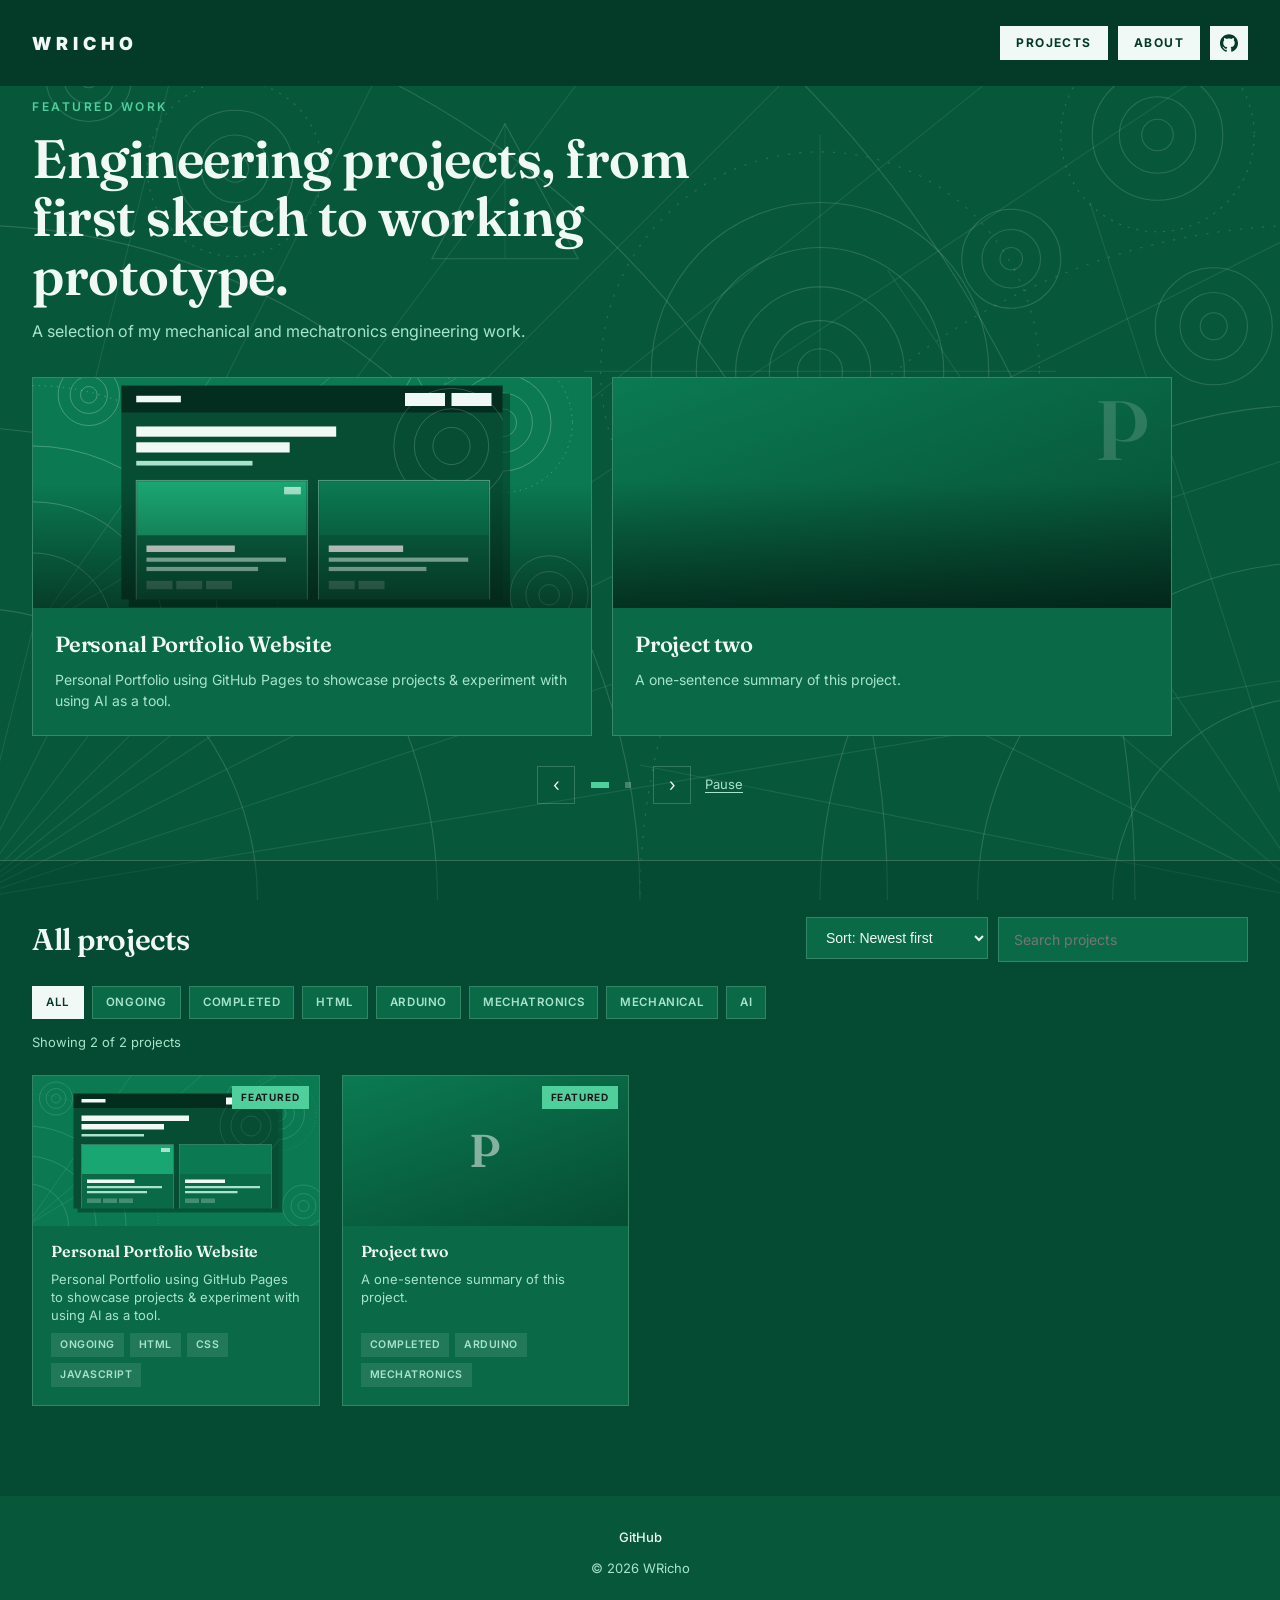
==== commit 8d9b7039: "Adding project buttons and website project content added" ====
--- a/index.html
+++ b/index.html
@@ -18,6 +18,7 @@
     <nav class="nav-links" aria-label="Main">
       <a class="nav-link" href="index.html#projects">Projects</a>
       <a class="nav-link" href="about/index.html">About</a>
+    <a class="nav-link icon" href="https://github.com/WRicho" target="_blank" rel="noopener" aria-label="GitHub (opens in a new tab)"><svg viewBox="0 0 24 24" aria-hidden="true"><path d="M12 .297c-6.63 0-12 5.373-12 12 0 5.303 3.438 9.8 8.205 11.385.6.113.82-.258.82-.577 0-.285-.01-1.04-.015-2.04-3.338.724-4.042-1.61-4.042-1.61C4.422 18.07 3.633 17.7 3.633 17.7c-1.087-.744.084-.729.084-.729 1.205.084 1.838 1.236 1.838 1.236 1.07 1.835 2.809 1.305 3.495.998.108-.776.417-1.305.76-1.605-2.665-.3-5.466-1.332-5.466-5.93 0-1.31.465-2.38 1.235-3.22-.135-.303-.54-1.523.105-3.176 0 0 1.005-.322 3.3 1.23.96-.267 1.98-.399 3-.405 1.02.006 2.04.138 3 .405 2.28-1.552 3.285-1.23 3.285-1.23.645 1.653.24 2.873.12 3.176.765.84 1.23 1.91 1.23 3.22 0 4.61-2.805 5.625-5.475 5.92.42.36.81 1.096.81 2.22 0 1.606-.015 2.896-.015 3.286 0 .315.21.69.825.57C20.565 22.092 24 17.592 24 12.297c0-6.627-5.373-12-12-12"/></svg></a>
     </nav>
   </header>
 
--- a/css/style.css
+++ b/css/style.css
@@ -22,7 +22,7 @@
   --font-body: "Inter", system-ui, sans-serif;
 
   --gutter: clamp(20px, 4vw, 32px);
-  --max: 1180px;
+  --max: 1480px;
 }
 
 /* Circular cutting-mat pattern behind every page (edit css/mat.svg to change it) */
@@ -197,16 +197,16 @@
 a.brand { text-decoration: none; color: inherit; }
 
 .project-hero { padding: 8px 0 52px; }
-.project-hero .wrap { max-width: 900px; }
+.project-hero .wrap { max-width: 1100px; }
 .project-hero h1 {
   font-family: var(--font-display); font-weight: 600; letter-spacing: -.5px; line-height: 1.08;
   font-size: clamp(34px, 5vw, 56px); margin: 4px 0 16px;
 }
-.lede { max-width: 640px; color: var(--ink-dim); font-size: 18px; }
+.lede { max-width: 820px; color: var(--ink-dim); font-size: 18px; }
 .project-hero .keywords { margin-top: 22px; }
 .keywords.on-dark .keyword { white-space: nowrap; background: rgba(255, 255, 255, .09); color: var(--ink); }
 
-.project-cover { max-width: 900px; margin: 38px auto 0; padding: 0 var(--gutter); }
+.project-cover { max-width: 1100px; margin: 38px auto 0; padding: 0 var(--gutter); }
 .project-cover-inner {
   position: relative; aspect-ratio: 16 / 9; border-radius: 0; overflow: hidden;
   background: linear-gradient(160deg, var(--a), var(--b));
@@ -218,7 +218,7 @@
 .project-body :focus-visible { outline-color: var(--rust); }
 
 /* The write-up. Plain HTML inside .prose is styled automatically. */
-.prose { max-width: 720px; margin: 0 auto; padding: 0 var(--gutter); }
+.prose { max-width: 920px; margin: 0 auto; padding: 0 var(--gutter); }
 .prose > * + * { margin-top: 1.1em; }
 .prose h2 { font-family: var(--font-display); font-size: 27px; font-weight: 600; letter-spacing: -.2px; margin-top: 2em; }
 .prose h3 { font-family: var(--font-display); font-size: 21px; font-weight: 600; margin-top: 1.7em; }
@@ -285,3 +285,10 @@
 body.sheet .swatches { display: grid; grid-template-columns: repeat(auto-fit, minmax(110px, 1fr)); border: 1px solid var(--line); }
 body.sheet .swatches div { padding: 28px 10px 10px; font-size: 12px; line-height: 1.35; }
 body.sheet .swatches b { display: block; font-weight: 600; }
+
+body.sheet .prose figure img { border: 1px solid var(--line); }
+
+/* Header: logo and buttons sit out toward the corners of the page */
+.site-nav { max-width: none; padding-left: clamp(16px, 2.5vw, 36px); padding-right: clamp(16px, 2.5vw, 36px); }
+.nav-link.icon { display: inline-flex; align-items: center; padding: 8px 10px; }
+.nav-link.icon svg { width: 18px; height: 18px; fill: currentColor; display: block; }
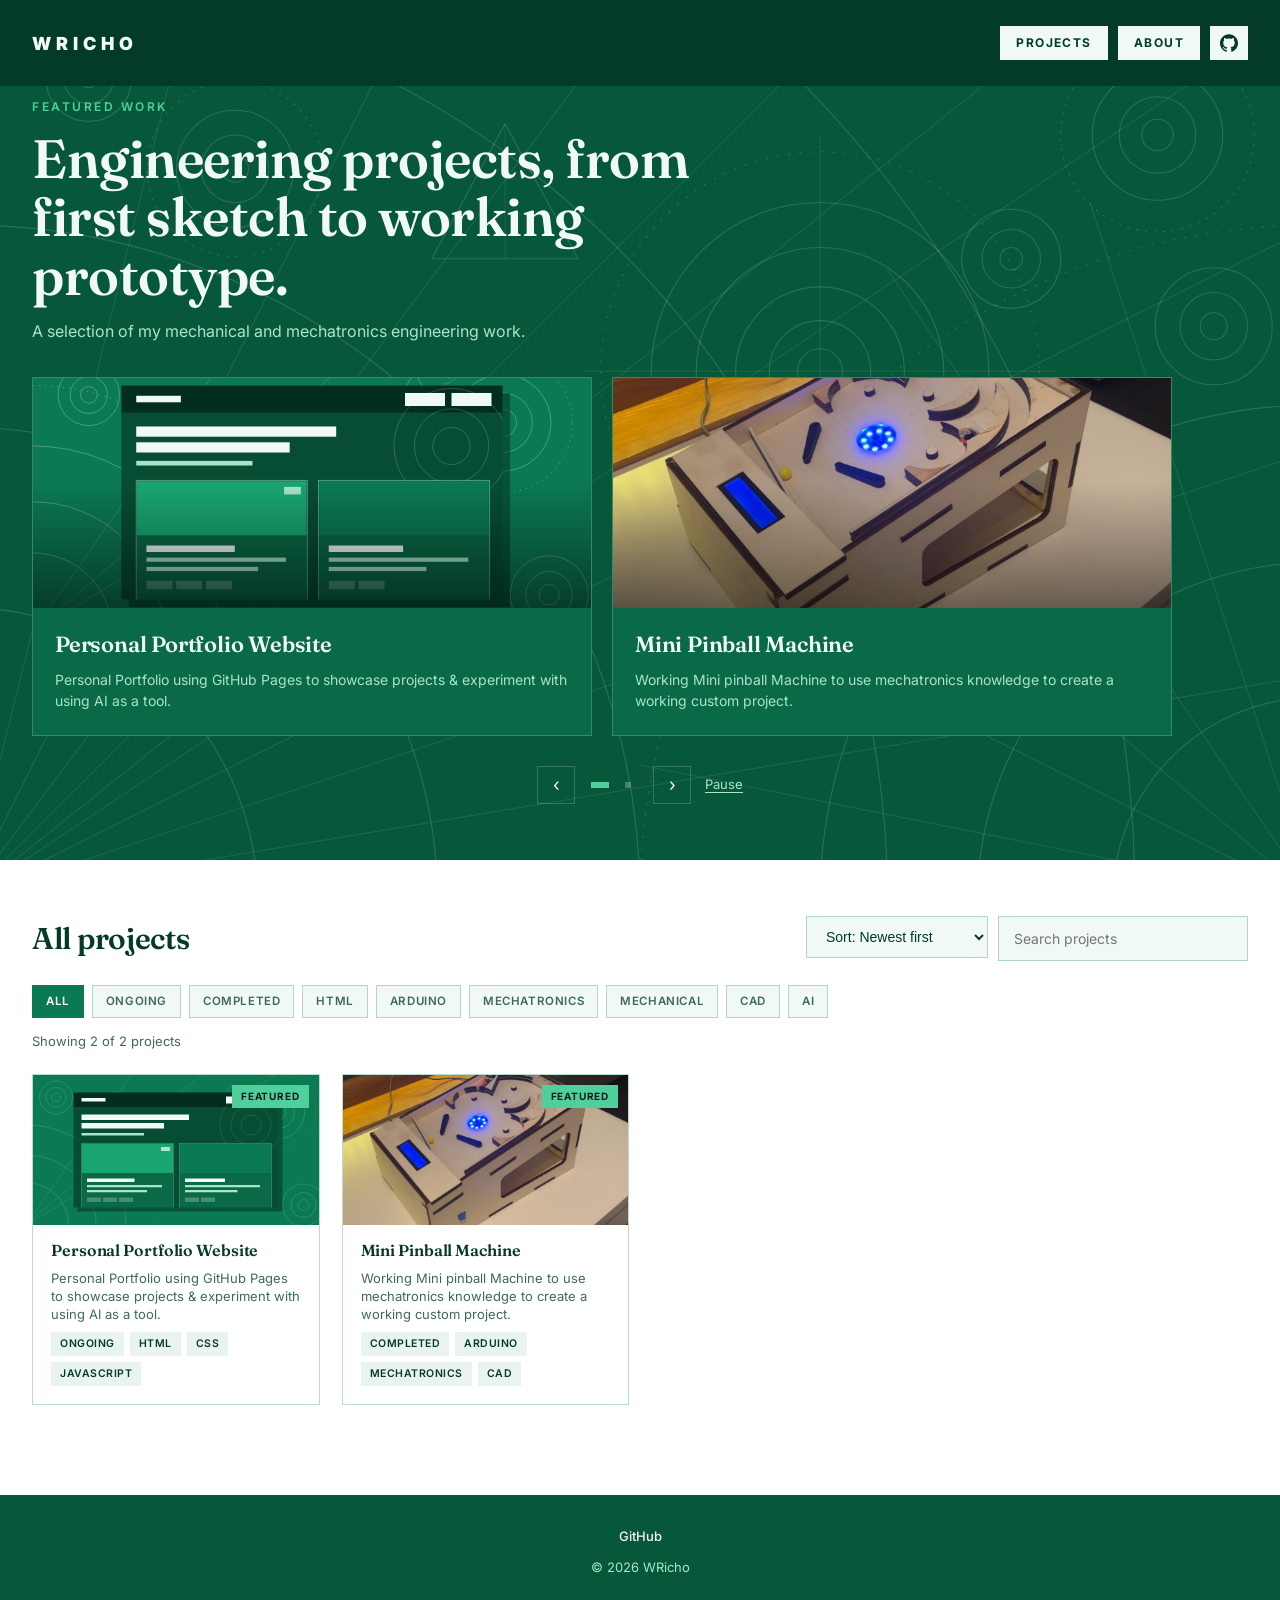
==== commit 6f184b4b: "attempted to add embedded bid yt" ====
--- a/index.html
+++ b/index.html
@@ -8,6 +8,8 @@
   <link rel="preconnect" href="https://fonts.googleapis.com">
   <link rel="preconnect" href="https://fonts.gstatic.com" crossorigin>
   <link href="https://fonts.googleapis.com/css2?family=Fraunces:opsz,wght@9..144,500;9..144,600;9..144,700&family=Inter:wght@400;500;600;700&display=swap" rel="stylesheet">
+  <link rel="icon" href="favicon.svg" type="image/svg+xml">
+  <link rel="icon" href="favicon.ico" sizes="any">
   <link rel="stylesheet" href="css/style.css">
 </head>
 <body>
--- a/css/style.css
+++ b/css/style.css
@@ -202,7 +202,7 @@
   font-family: var(--font-display); font-weight: 600; letter-spacing: -.5px; line-height: 1.08;
   font-size: clamp(34px, 5vw, 56px); margin: 4px 0 16px;
 }
-.lede { max-width: 820px; color: var(--ink-dim); font-size: 18px; }
+.lede { max-width: 980px; color: var(--ink-dim); font-size: 18px; }
 .project-hero .keywords { margin-top: 22px; }
 .keywords.on-dark .keyword { white-space: nowrap; background: rgba(255, 255, 255, .09); color: var(--ink); }
 
@@ -218,7 +218,7 @@
 .project-body :focus-visible { outline-color: var(--rust); }
 
 /* The write-up. Plain HTML inside .prose is styled automatically. */
-.prose { max-width: 920px; margin: 0 auto; padding: 0 var(--gutter); }
+.prose { max-width: 1100px; margin: 0 auto; padding: 0 var(--gutter); }
 .prose > * + * { margin-top: 1.1em; }
 .prose h2 { font-family: var(--font-display); font-size: 27px; font-weight: 600; letter-spacing: -.2px; margin-top: 2em; }
 .prose h3 { font-family: var(--font-display); font-size: 21px; font-weight: 600; margin-top: 1.7em; }
@@ -271,7 +271,7 @@
   --ink-on-paper: #043a28; --ink-on-paper-dim: #3f6a56;
   --gold: #0b7a52; --rust: #0b7a52;
   background: #fff; color: var(--ink);
-  margin: clamp(14px, 3vw, 36px) clamp(14px, 3.5vw, 40px);
+  margin: clamp(18px, 3.5vw, 44px) clamp(24px, 7vw, 120px);
   outline: 1px dashed rgba(240, 249, 245, .6); outline-offset: clamp(5px, 1vw, 10px);
   box-shadow: 0 10px 40px rgba(0, 0, 0, .3);
 }
@@ -292,3 +292,32 @@
 .site-nav { max-width: none; padding-left: clamp(16px, 2.5vw, 36px); padding-right: clamp(16px, 2.5vw, 36px); }
 .nav-link.icon { display: inline-flex; align-items: center; padding: 8px 10px; }
 .nav-link.icon svg { width: 18px; height: 18px; fill: currentColor; display: block; }
+
+/* Home page: the project list sits on white; header, banner and footer stay mat green */
+.projects {
+  --bg-panel: #f0f9f5; --card: #ffffff;
+  --card-line: rgba(11, 122, 82, .28);
+  --ink-on-paper: #043a28; --ink-on-paper-dim: #3f6a56;
+  --rust: #0b7a52;
+  background: #fff; border-top: 0;
+}
+.projects .tag-chip[aria-pressed="true"] { color: #fff; }
+.projects .keyword { background: rgba(11, 122, 82, .09); color: var(--ink-on-paper); }
+.projects .search input:focus, .projects .sort select:focus { box-shadow: 0 0 0 3px rgba(11, 122, 82, .2); }
+.projects .card:hover { box-shadow: 0 10px 24px rgba(4, 58, 40, .18); }
+
+body.sheet .prose figure { margin: 28px 0; }
+body.sheet .prose figcaption { margin-top: 8px; font-size: 13px; color: var(--ink-dim); }
+body.sheet .figure-row { display: grid; grid-template-columns: 1fr 1fr; gap: 20px; margin: 28px 0; align-items: start; }
+body.sheet .figure-row figure { margin: 0; }
+body.sheet .figure-row img { width: 100%; }
+@media (max-width: 640px) { body.sheet .figure-row { grid-template-columns: 1fr; } }
+body.sheet .prose p.caption { font-size: 13px; color: var(--ink-dim); margin: -16px 0 28px; }
+body.sheet .figure-row.equal img { aspect-ratio: 5 / 4; object-fit: cover; }
+body.sheet .split { display: grid; grid-template-columns: 1fr minmax(240px, 340px); gap: 32px; align-items: start; }
+body.sheet .split figure { margin: 28px 0 0; }
+body.sheet .split img { width: 100%; }
+@media (max-width: 760px) { body.sheet .split { grid-template-columns: 1fr; } }
+body.sheet .video { position: relative; aspect-ratio: 16 / 9; margin: 28px 0; background: #043a28; }
+body.sheet .video iframe { position: absolute; inset: 0; width: 100%; height: 100%; border: 0; }
+body.sheet .prose .video + p.caption { margin-top: -16px; }
